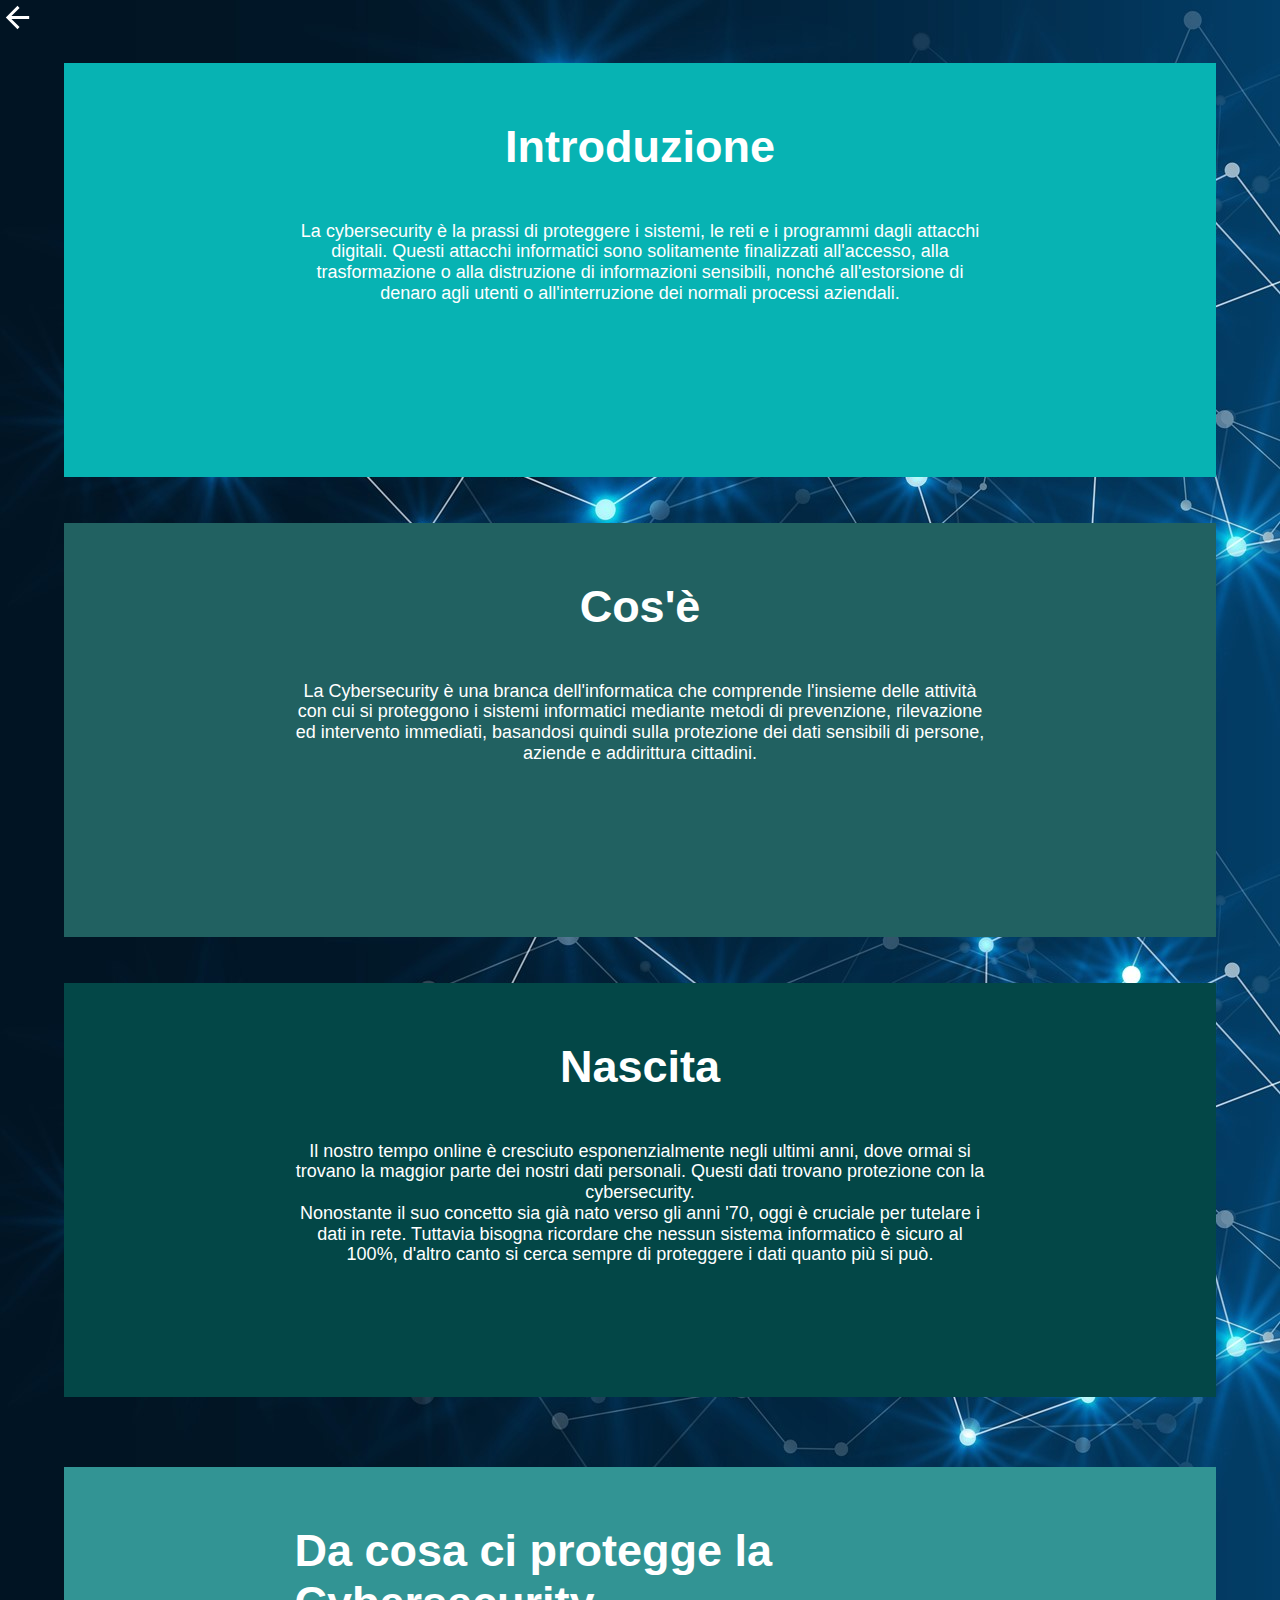
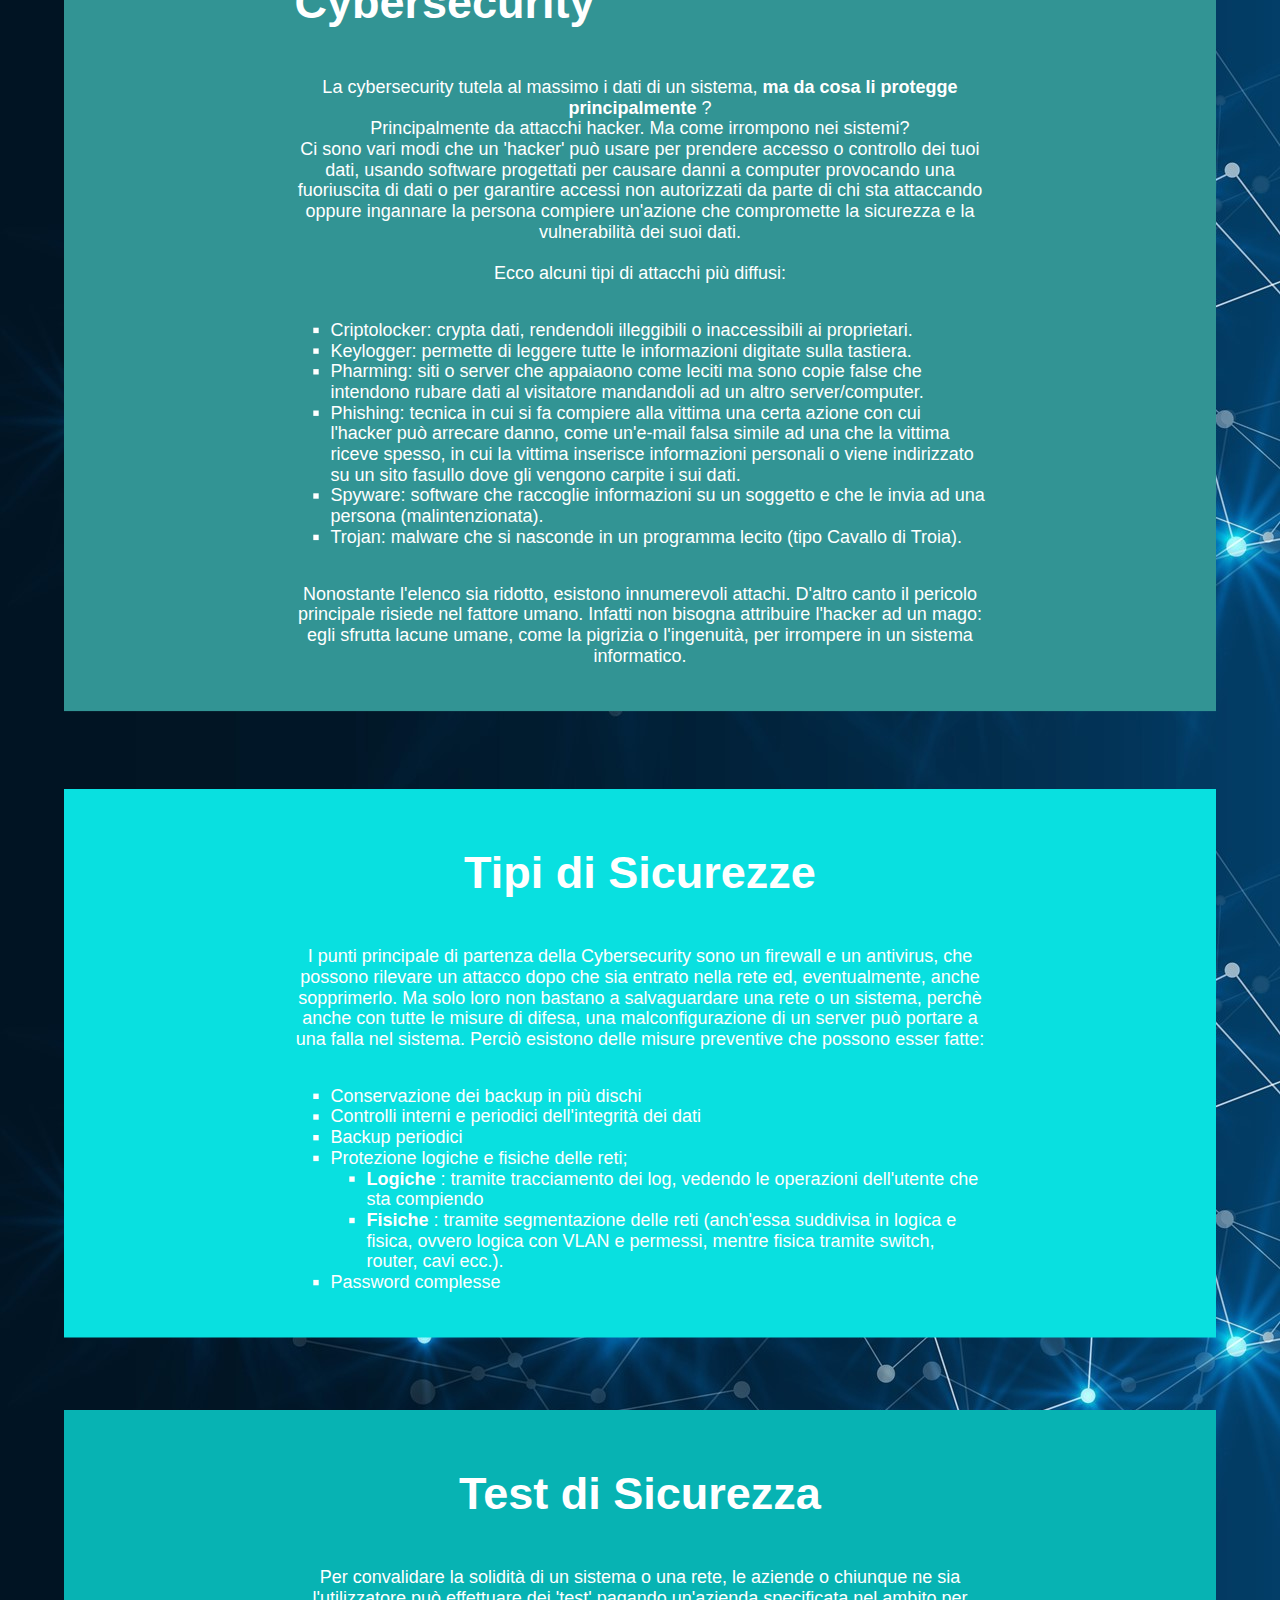
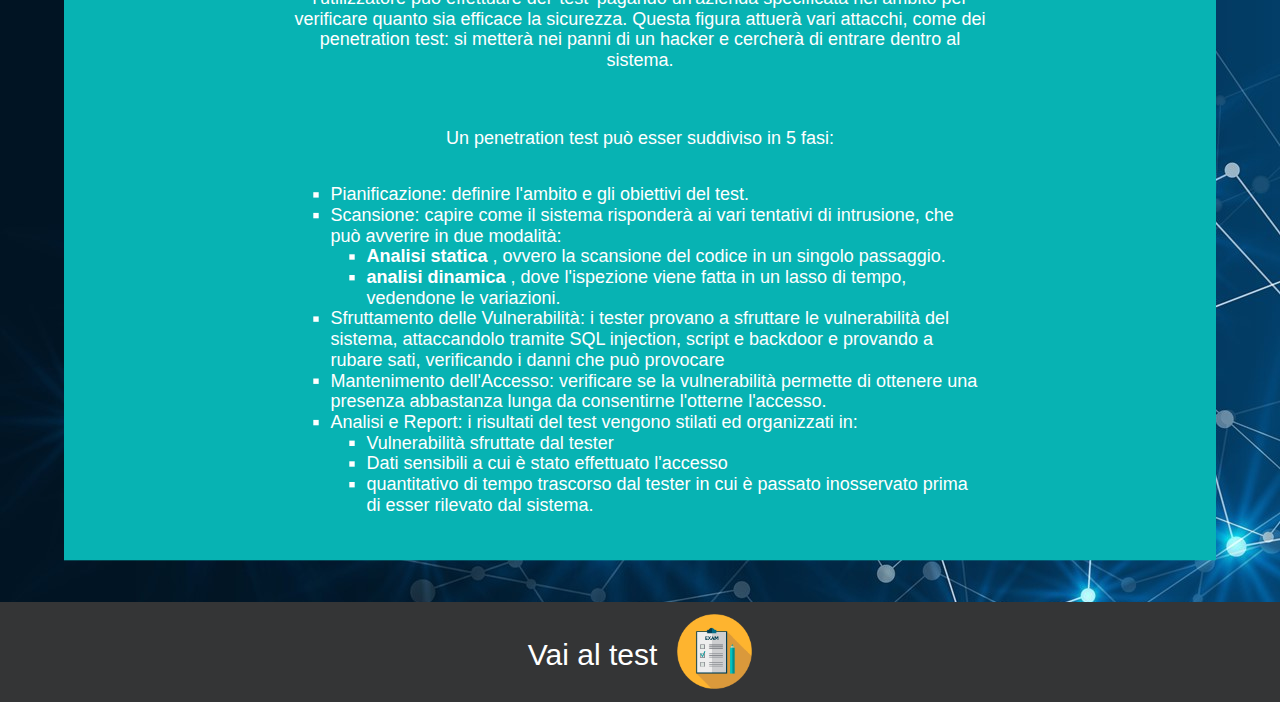
==== cybersec.html @ a4062e15 "Modifiche pazze" ====
<!DOCTYPE html>
<html>
	<head>
		<meta charset = "UTF-8">
		<meta http-equiv = "X-UA-Compatible" content = "IE=edge">
        <meta name = "viewport" content = "width=device-width, initial-scale=1.0">
		<title> CyberSecurity </title>
		<link rel = "stylesheet" href = "css/cybersec.css">
		<link rel = "stylesheet" href="css/shared.css">
	</head>

	<body>
		<div style = "top: 0;  position: sticky;">
			<a href = "index.html"> <img src = "res/nav/arrow_back_white_24dp.svg" style = "height: 35px;  position: sticky;"> </a>
		</div>
		<section class = "color-1" id = "ciao">
			<h1> Introduzione </h1>
			<p> La cybersecurity è la prassi di proteggere i sistemi, le reti e i programmi dagli attacchi digitali. Questi attacchi informatici sono solitamente finalizzati all'accesso, alla trasformazione o alla distruzione di informazioni sensibili, nonché all'estorsione di denaro agli utenti o all'interruzione dei normali processi aziendali. </p>
		</section>

		<section class = "color-2">
			<h1> Cos'è </h1>
			<p> La Cybersecurity è una branca dell'informatica che comprende l'insieme delle attività con cui si proteggono i sistemi informatici mediante metodi di prevenzione, rilevazione ed intervento immediati, basandosi quindi sulla protezione dei dati sensibili di persone, aziende e addirittura cittadini. </p>
		</section>

		<section class = "color-3">
			<h1> Nascita </h1>
			<p> Il nostro tempo online è cresciuto esponenzialmente negli ultimi anni, dove ormai si trovano la maggior parte dei nostri dati personali. Questi dati trovano protezione con la cybersecurity. <br>
			Nonostante il suo concetto sia già nato verso gli anni '70, oggi è cruciale per tutelare i dati in rete. Tuttavia bisogna ricordare che nessun sistema informatico è sicuro al 100%, d'altro canto si cerca sempre di proteggere i dati quanto più si può. </p>
		</section>

		<section class = "color-4">
			<h1> Da cosa ci protegge la Cybersecurity </h1>
			<p> La cybersecurity tutela al massimo i dati di un sistema, <b> ma da cosa li protegge principalmente </b> ? <br> Principalmente da attacchi hacker. Ma come irrompono nei sistemi? <br> Ci sono vari modi che un 'hacker' può usare per prendere accesso o controllo dei tuoi dati, usando software progettati per causare danni a computer provocando una fuoriuscita di dati o per garantire accessi non autorizzati da parte di chi sta attaccando oppure ingannare la persona compiere un'azione che compromette la sicurezza e la vulnerabilità dei suoi dati. <br> <br> Ecco alcuni tipi di attacchi più diffusi: <br>
			<ul>
				<li> Criptolocker: crypta dati, rendendoli illeggibili o inaccessibili ai proprietari. </li>

				<li> Keylogger: permette di leggere tutte le informazioni digitate sulla tastiera. </li>

				<li> Pharming: siti o server che appaiaono come leciti ma sono copie false che intendono rubare dati al visitatore mandandoli ad un altro server/computer. </li>

				<li> Phishing: tecnica in cui si fa compiere alla vittima una certa azione con cui l'hacker può arrecare danno, come un'e-mail falsa simile ad una che la vittima riceve spesso, in cui la vittima inserisce informazioni personali o viene indirizzato su un sito fasullo dove gli vengono carpite i sui dati. </li>

				<li> Spyware: software che raccoglie informazioni su un soggetto e che le invia ad una persona (malintenzionata). </li>

				<li> Trojan: malware che si nasconde in un programma lecito (tipo Cavallo di Troia). </li>
			</ul>
			<p> Nonostante l'elenco sia ridotto, esistono innumerevoli attachi. D'altro canto il pericolo principale risiede nel fattore umano. Infatti non bisogna attribuire l'hacker ad un mago: egli sfrutta lacune umane, come la pigrizia o l'ingenuità, per irrompere in un sistema informatico. </p>
		</section>

		<section class = "color-5">
			<h1> Tipi di Sicurezze </h1>
			<p> I punti principale di partenza della Cybersecurity sono un firewall e un antivirus, che possono rilevare un attacco dopo che sia entrato nella rete ed, eventualmente, anche sopprimerlo. Ma solo loro non bastano a salvaguardare una rete o un sistema, perchè anche con tutte le misure di difesa, una malconfigurazione di un server può portare a una falla nel sistema. Perciò esistono delle misure preventive che possono esser fatte: </p>
			<ul>
				<li> Conservazione dei backup in più dischi </li>
				<li> Controlli interni e periodici dell'integrità dei dati </li>
				<li> Backup periodici </li>
				<li> Protezione logiche e fisiche delle reti; </li>
				<ul>
					<li> <b> Logiche </b> : tramite tracciamento dei log, vedendo le operazioni dell'utente che sta compiendo </li>
					
					<li> <b> Fisiche </b> : tramite segmentazione delle reti (anch'essa suddivisa in logica e fisica, ovvero logica con VLAN e permessi, mentre fisica tramite switch, router, cavi ecc.). </li>
				</ul>
				<li> Password complesse </li>
			</ul>
		</section>

		<section class = "color-1">
			<h1> Test di Sicurezza </h1>
			<p> Per convalidare la solidità di un sistema o una rete, le aziende o chiunque ne sia l'utilizzatore può effettuare dei 'test' pagando un'azienda specificata nel ambito per verificare quanto sia efficace la sicurezza. Questa figura attuerà vari attacchi, come dei penetration test: si metterà nei panni di un hacker e cercherà di entrare dentro al sistema. </p>
			<br>
			<p> Un penetration test può esser suddiviso in 5 fasi: </p>
			<ul>
				<li> Pianificazione: definire l'ambito e gli obiettivi del test. </li>
				<li> Scansione: capire come il sistema risponderà ai vari tentativi di intrusione, che può avverire in due modalità: </li>
				<ul>
					<li> <b> Analisi statica </b> , ovvero la scansione del codice in un singolo passaggio. </li>
					<li> <b> analisi dinamica </b> , dove l'ispezione viene fatta in un lasso di tempo, vedendone le variazioni. </li>
				</ul>

				<li> Sfruttamento delle Vulnerabilità: i tester provano a sfruttare le vulnerabilità del sistema, attaccandolo tramite SQL injection, script e backdoor e provando a rubare sati, verificando i danni che può provocare </li>

				<li> Mantenimento dell'Accesso: verificare se la vulnerabilità permette di ottenere una presenza abbastanza lunga da consentirne l'otterne l'accesso. </li>

				<li> Analisi e Report: i risultati del test vengono stilati ed organizzati in: </li>
				<ul>
					<li> Vulnerabilità sfruttate dal tester </li>
					<li> Dati sensibili a cui è stato effettuato l'accesso </li>
					<li> quantitativo di tempo trascorso dal tester in cui è passato inosservato prima di esser rilevato dal sistema. </li>
				</ul>
			</ul>
		</section>

		<footer>
			<div class = "footer">
				<p> Vai al test </p>
				<a href = "test-cybersec.html"> <img src = "res/test.png" alt = "[Cliccami]" id = "img-test"> </a>
			</div>
		</footer>
	</body>
</html>
---- css/cybersec.css ----
/* === BODY ===*/

body {
	color: white;
	background-image: url(../res/cybersecSfondo.jpg);
	background-size: 100%;
	font-family: 'Roboto', sans-serif;
	font-size: 20px;
	margin: 0;
}

/* ==================== */

/* === SECTIONS === */

.color-1 {
	background: #07B3B3;
}

.color-2 {
	background: #216161;
}

.color-3 {
	background: #034747;
}

.color-4 {
	background: #329494;
}

.color-5 {
	background: #09E0E0;
}

/* ==================== */

/* === ANCHOR === */

a:visited {
	text-decoration: none;
}

/* ==================== */

/* === LIST ELEMENT === */

li {
	list-style-type: square;
}

li li {
	list-style-type: square;
}

/* ==================== */

/* === FOOTER === */

.footer {
	display: flex;
	align-items: center;
	justify-content: center;
	margin-top: 5px;
	column-gap: 20px;
}

p {
	color: white;
	text-align: center;
	transition: 300ms;
}

#img-test {
	width: 75px;
	height: 75px;
	transition: .7s;
}

#img-test:hover {
	transform: scale(115%);
}

/* ==================== */
---- css/shared.css ----
/* === FOOTER === */

footer {
	height: 100px;
	font-size: 30px;
	background-color: #343536;
	display: flex;
	align-items: center;
	justify-content: center;
}

/* ==================== */

/* === H1 === */

h1 {
	font-weight: bold;
	font-size: 50px;
}

/* ==================== */

/* === SECTIONS ===*/

section {
	position: relative;
	display: flex;
	flex-direction: column;
	align-items: center;
	min-height: 400px;
	padding: 30px 20vw;
	transform: scale(90%);
	transition: 500ms;
	animation: 1s ease 0s 1 to90perc;
}

section:hover {
	transition: 500ms;
	transform: scale(95%);
}

@keyframes to90perc {
	0% {
		transform: scale(100%);
	}

	30% {
		transform: scale(100%);
	}

	100% {
		transform: scale(90%);
	}
}

/* ==================== */
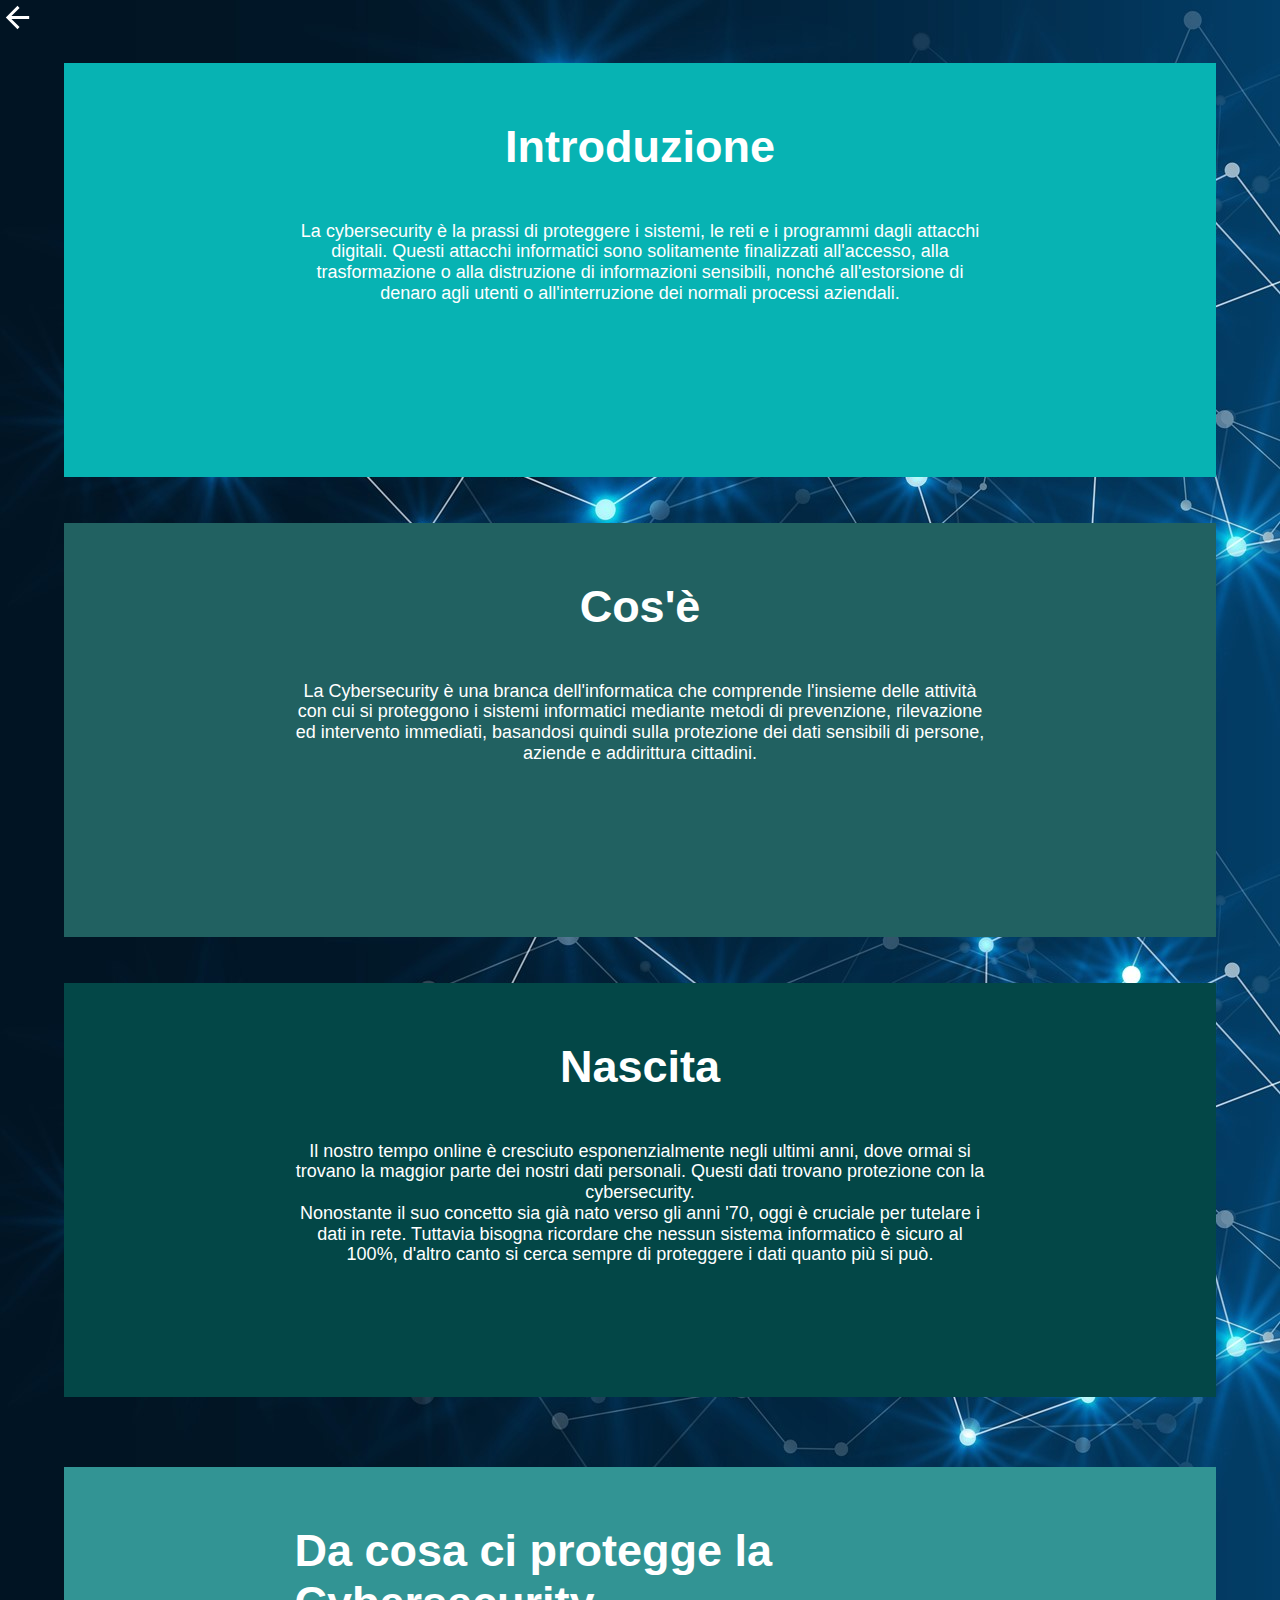
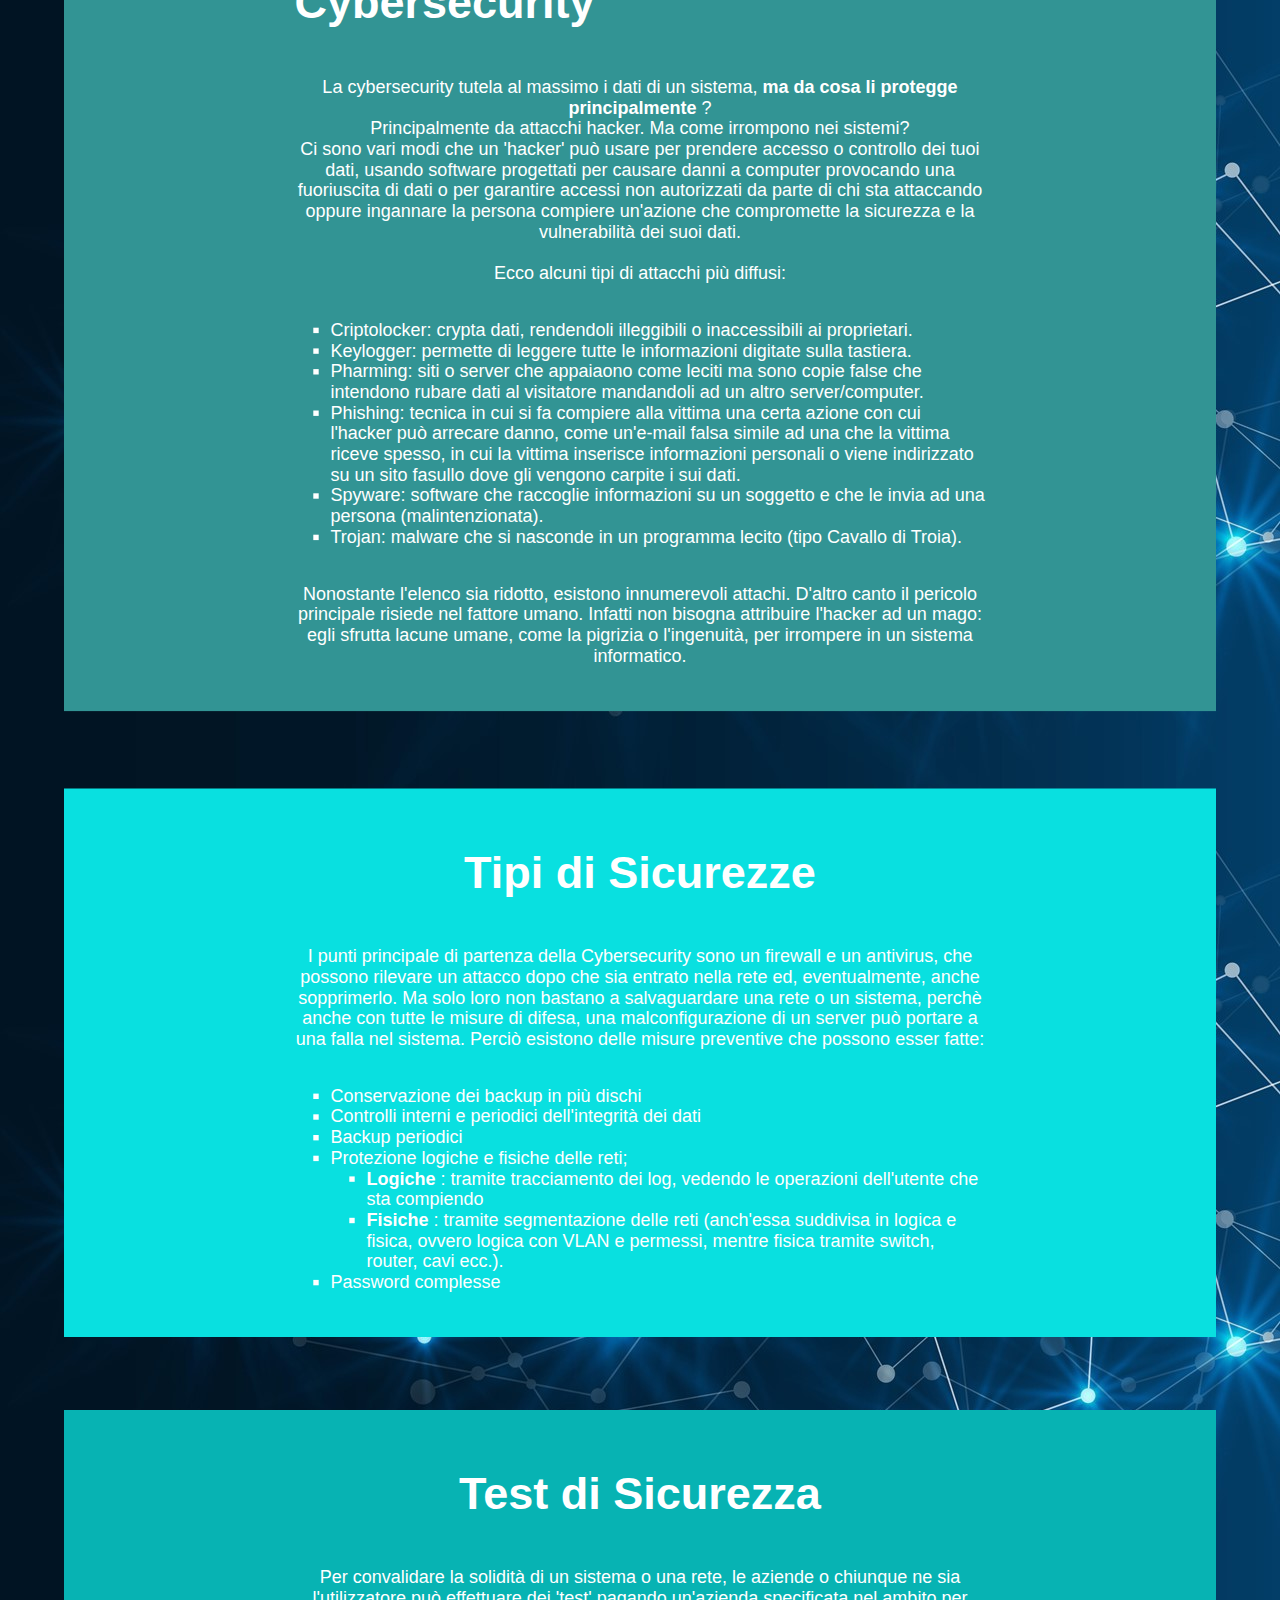
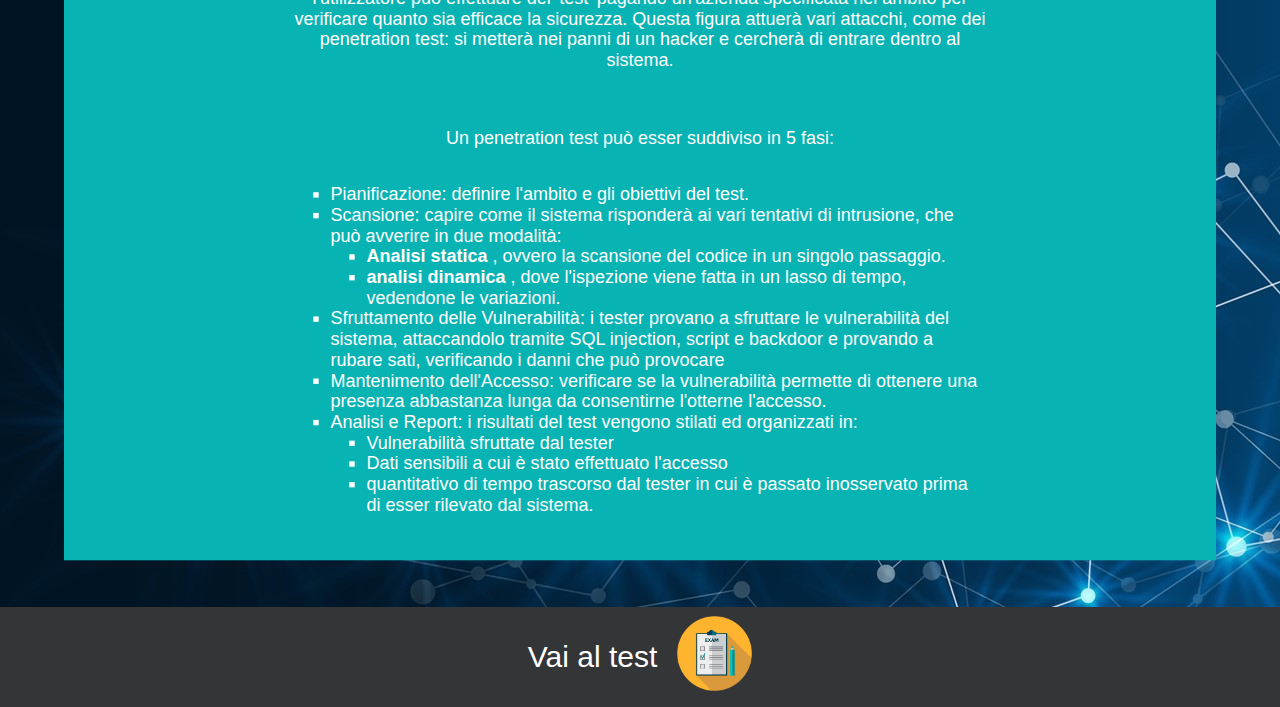
==== commit 12c24b56: "Commit" ====
--- a/cybersec.html
+++ b/cybersec.html
@@ -1,101 +1,137 @@
 <!DOCTYPE html>
 <html>
-	<head>
-		<meta charset = "UTF-8">
-		<meta http-equiv = "X-UA-Compatible" content = "IE=edge">
-        <meta name = "viewport" content = "width=device-width, initial-scale=1.0">
-		<title> CyberSecurity </title>
-		<link rel = "stylesheet" href = "css/cybersec.css">
-		<link rel = "stylesheet" href="css/shared.css">
-	</head>
 
-	<body>
-		<div style = "top: 0;  position: sticky;">
-			<a href = "index.html"> <img src = "res/nav/arrow_back_white_24dp.svg" style = "height: 35px;  position: sticky;"> </a>
-		</div>
-		<section class = "color-1" id = "ciao">
-			<h1> Introduzione </h1>
-			<p> La cybersecurity è la prassi di proteggere i sistemi, le reti e i programmi dagli attacchi digitali. Questi attacchi informatici sono solitamente finalizzati all'accesso, alla trasformazione o alla distruzione di informazioni sensibili, nonché all'estorsione di denaro agli utenti o all'interruzione dei normali processi aziendali. </p>
-		</section>
+<head>
+    <meta charset="UTF-8">
+    <meta http-equiv="X-UA-Compatible" content="IE=edge">
+    <meta name="viewport" content="width=device-width, initial-scale=0.65">
+    <title> CyberSecurity </title>
+    <link rel="stylesheet" href="css/cybersec.css">
+    <link rel="stylesheet" href="css/shared.css">
+    <link rel="icon" type="image/svg" href="res/cyber-security.png">
+</head>
 
-		<section class = "color-2">
-			<h1> Cos'è </h1>
-			<p> La Cybersecurity è una branca dell'informatica che comprende l'insieme delle attività con cui si proteggono i sistemi informatici mediante metodi di prevenzione, rilevazione ed intervento immediati, basandosi quindi sulla protezione dei dati sensibili di persone, aziende e addirittura cittadini. </p>
-		</section>
+<body>
+    <div style="top: 0;  position: sticky;">
+        <a href="index.html"> <img src="res/nav/arrow_back_white_24dp.svg" style="height: 35px;  position: sticky;">
+        </a>
+    </div>
+    <section class="color-1" id="ciao">
+        <h1> Introduzione </h1>
+        <p> La cybersecurity è la prassi di proteggere i sistemi, le reti e i programmi dagli attacchi digitali. Questi
+            attacchi informatici sono solitamente finalizzati all'accesso, alla trasformazione o alla distruzione di
+            informazioni sensibili, nonché all'estorsione di denaro agli utenti o all'interruzione dei normali processi
+            aziendali. </p>
+    </section>
 
-		<section class = "color-3">
-			<h1> Nascita </h1>
-			<p> Il nostro tempo online è cresciuto esponenzialmente negli ultimi anni, dove ormai si trovano la maggior parte dei nostri dati personali. Questi dati trovano protezione con la cybersecurity. <br>
-			Nonostante il suo concetto sia già nato verso gli anni '70, oggi è cruciale per tutelare i dati in rete. Tuttavia bisogna ricordare che nessun sistema informatico è sicuro al 100%, d'altro canto si cerca sempre di proteggere i dati quanto più si può. </p>
-		</section>
+    <section class="color-2">
+        <h1> Cos'è </h1>
+        <p> La Cybersecurity è una branca dell'informatica che comprende l'insieme delle attività con cui si proteggono
+            i sistemi informatici mediante metodi di prevenzione, rilevazione ed intervento immediati, basandosi quindi
+            sulla protezione dei dati sensibili di persone, aziende e addirittura cittadini. </p>
+    </section>
 
-		<section class = "color-4">
-			<h1> Da cosa ci protegge la Cybersecurity </h1>
-			<p> La cybersecurity tutela al massimo i dati di un sistema, <b> ma da cosa li protegge principalmente </b> ? <br> Principalmente da attacchi hacker. Ma come irrompono nei sistemi? <br> Ci sono vari modi che un 'hacker' può usare per prendere accesso o controllo dei tuoi dati, usando software progettati per causare danni a computer provocando una fuoriuscita di dati o per garantire accessi non autorizzati da parte di chi sta attaccando oppure ingannare la persona compiere un'azione che compromette la sicurezza e la vulnerabilità dei suoi dati. <br> <br> Ecco alcuni tipi di attacchi più diffusi: <br>
-			<ul>
-				<li> Criptolocker: crypta dati, rendendoli illeggibili o inaccessibili ai proprietari. </li>
+    <section class="color-3">
+        <h1> Nascita </h1>
+        <p> Il nostro tempo online è cresciuto esponenzialmente negli ultimi anni, dove ormai si trovano la maggior
+            parte dei nostri dati personali. Questi dati trovano protezione con la cybersecurity. <br>
+            Nonostante il suo concetto sia già nato verso gli anni '70, oggi è cruciale per tutelare i dati in rete.
+            Tuttavia bisogna ricordare che nessun sistema informatico è sicuro al 100%, d'altro canto si cerca sempre di
+            proteggere i dati quanto più si può. </p>
+    </section>
 
-				<li> Keylogger: permette di leggere tutte le informazioni digitate sulla tastiera. </li>
+    <section class="color-4">
+        <h1> Da cosa ci protegge la Cybersecurity </h1>
+        <p> La cybersecurity tutela al massimo i dati di un sistema, <b> ma da cosa li protegge principalmente </b> ?
+            <br> Principalmente da attacchi hacker. Ma come irrompono nei sistemi? <br> Ci sono vari modi che un
+            'hacker' può usare per prendere accesso o controllo dei tuoi dati, usando software progettati per causare
+            danni a computer provocando una fuoriuscita di dati o per garantire accessi non autorizzati da parte di chi
+            sta attaccando oppure ingannare la persona compiere un'azione che compromette la sicurezza e la
+            vulnerabilità dei suoi dati. <br> <br> Ecco alcuni tipi di attacchi più diffusi: <br>
+        <ul>
+            <li> Criptolocker: crypta dati, rendendoli illeggibili o inaccessibili ai proprietari. </li>
 
-				<li> Pharming: siti o server che appaiaono come leciti ma sono copie false che intendono rubare dati al visitatore mandandoli ad un altro server/computer. </li>
+            <li> Keylogger: permette di leggere tutte le informazioni digitate sulla tastiera. </li>
 
-				<li> Phishing: tecnica in cui si fa compiere alla vittima una certa azione con cui l'hacker può arrecare danno, come un'e-mail falsa simile ad una che la vittima riceve spesso, in cui la vittima inserisce informazioni personali o viene indirizzato su un sito fasullo dove gli vengono carpite i sui dati. </li>
+            <li> Pharming: siti o server che appaiaono come leciti ma sono copie false che intendono rubare dati al
+                visitatore mandandoli ad un altro server/computer. </li>
 
-				<li> Spyware: software che raccoglie informazioni su un soggetto e che le invia ad una persona (malintenzionata). </li>
+            <li> Phishing: tecnica in cui si fa compiere alla vittima una certa azione con cui l'hacker può arrecare
+                danno, come un'e-mail falsa simile ad una che la vittima riceve spesso, in cui la vittima inserisce
+                informazioni personali o viene indirizzato su un sito fasullo dove gli vengono carpite i sui dati. </li>
 
-				<li> Trojan: malware che si nasconde in un programma lecito (tipo Cavallo di Troia). </li>
-			</ul>
-			<p> Nonostante l'elenco sia ridotto, esistono innumerevoli attachi. D'altro canto il pericolo principale risiede nel fattore umano. Infatti non bisogna attribuire l'hacker ad un mago: egli sfrutta lacune umane, come la pigrizia o l'ingenuità, per irrompere in un sistema informatico. </p>
-		</section>
+            <li> Spyware: software che raccoglie informazioni su un soggetto e che le invia ad una persona
+                (malintenzionata). </li>
 
-		<section class = "color-5">
-			<h1> Tipi di Sicurezze </h1>
-			<p> I punti principale di partenza della Cybersecurity sono un firewall e un antivirus, che possono rilevare un attacco dopo che sia entrato nella rete ed, eventualmente, anche sopprimerlo. Ma solo loro non bastano a salvaguardare una rete o un sistema, perchè anche con tutte le misure di difesa, una malconfigurazione di un server può portare a una falla nel sistema. Perciò esistono delle misure preventive che possono esser fatte: </p>
-			<ul>
-				<li> Conservazione dei backup in più dischi </li>
-				<li> Controlli interni e periodici dell'integrità dei dati </li>
-				<li> Backup periodici </li>
-				<li> Protezione logiche e fisiche delle reti; </li>
-				<ul>
-					<li> <b> Logiche </b> : tramite tracciamento dei log, vedendo le operazioni dell'utente che sta compiendo </li>
-					
-					<li> <b> Fisiche </b> : tramite segmentazione delle reti (anch'essa suddivisa in logica e fisica, ovvero logica con VLAN e permessi, mentre fisica tramite switch, router, cavi ecc.). </li>
-				</ul>
-				<li> Password complesse </li>
-			</ul>
-		</section>
+            <li> Trojan: malware che si nasconde in un programma lecito (tipo Cavallo di Troia). </li>
+        </ul>
+        <p> Nonostante l'elenco sia ridotto, esistono innumerevoli attachi. D'altro canto il pericolo principale risiede
+            nel fattore umano. Infatti non bisogna attribuire l'hacker ad un mago: egli sfrutta lacune umane, come la
+            pigrizia o l'ingenuità, per irrompere in un sistema informatico. </p>
+    </section>
 
-		<section class = "color-1">
-			<h1> Test di Sicurezza </h1>
-			<p> Per convalidare la solidità di un sistema o una rete, le aziende o chiunque ne sia l'utilizzatore può effettuare dei 'test' pagando un'azienda specificata nel ambito per verificare quanto sia efficace la sicurezza. Questa figura attuerà vari attacchi, come dei penetration test: si metterà nei panni di un hacker e cercherà di entrare dentro al sistema. </p>
-			<br>
-			<p> Un penetration test può esser suddiviso in 5 fasi: </p>
-			<ul>
-				<li> Pianificazione: definire l'ambito e gli obiettivi del test. </li>
-				<li> Scansione: capire come il sistema risponderà ai vari tentativi di intrusione, che può avverire in due modalità: </li>
-				<ul>
-					<li> <b> Analisi statica </b> , ovvero la scansione del codice in un singolo passaggio. </li>
-					<li> <b> analisi dinamica </b> , dove l'ispezione viene fatta in un lasso di tempo, vedendone le variazioni. </li>
-				</ul>
+    <section class="color-5">
+        <h1> Tipi di Sicurezze </h1>
+        <p> I punti principale di partenza della Cybersecurity sono un firewall e un antivirus, che possono rilevare un
+            attacco dopo che sia entrato nella rete ed, eventualmente, anche sopprimerlo. Ma solo loro non bastano a
+            salvaguardare una rete o un sistema, perchè anche con tutte le misure di difesa, una malconfigurazione di un
+            server può portare a una falla nel sistema. Perciò esistono delle misure preventive che possono esser fatte:
+        </p>
+        <ul>
+            <li> Conservazione dei backup in più dischi </li>
+            <li> Controlli interni e periodici dell'integrità dei dati </li>
+            <li> Backup periodici </li>
+            <li> Protezione logiche e fisiche delle reti; </li>
+            <ul>
+                <li> <b> Logiche </b> : tramite tracciamento dei log, vedendo le operazioni dell'utente che sta
+                    compiendo </li>
 
-				<li> Sfruttamento delle Vulnerabilità: i tester provano a sfruttare le vulnerabilità del sistema, attaccandolo tramite SQL injection, script e backdoor e provando a rubare sati, verificando i danni che può provocare </li>
+                <li> <b> Fisiche </b> : tramite segmentazione delle reti (anch'essa suddivisa in logica e fisica, ovvero
+                    logica con VLAN e permessi, mentre fisica tramite switch, router, cavi ecc.). </li>
+            </ul>
+            <li> Password complesse </li>
+        </ul>
+    </section>
 
-				<li> Mantenimento dell'Accesso: verificare se la vulnerabilità permette di ottenere una presenza abbastanza lunga da consentirne l'otterne l'accesso. </li>
+    <section class="color-1">
+        <h1> Test di Sicurezza </h1>
+        <p> Per convalidare la solidità di un sistema o una rete, le aziende o chiunque ne sia l'utilizzatore può
+            effettuare dei 'test' pagando un'azienda specificata nel ambito per verificare quanto sia efficace la
+            sicurezza. Questa figura attuerà vari attacchi, come dei penetration test: si metterà nei panni di un hacker
+            e cercherà di entrare dentro al sistema. </p>
+        <br>
+        <p> Un penetration test può esser suddiviso in 5 fasi: </p>
+        <ul>
+            <li> Pianificazione: definire l'ambito e gli obiettivi del test. </li>
+            <li> Scansione: capire come il sistema risponderà ai vari tentativi di intrusione, che può avverire in due
+                modalità: </li>
+            <ul>
+                <li> <b> Analisi statica </b> , ovvero la scansione del codice in un singolo passaggio. </li>
+                <li> <b> analisi dinamica </b> , dove l'ispezione viene fatta in un lasso di tempo, vedendone le
+                    variazioni. </li>
+            </ul>
 
-				<li> Analisi e Report: i risultati del test vengono stilati ed organizzati in: </li>
-				<ul>
-					<li> Vulnerabilità sfruttate dal tester </li>
-					<li> Dati sensibili a cui è stato effettuato l'accesso </li>
-					<li> quantitativo di tempo trascorso dal tester in cui è passato inosservato prima di esser rilevato dal sistema. </li>
-				</ul>
-			</ul>
-		</section>
+            <li> Sfruttamento delle Vulnerabilità: i tester provano a sfruttare le vulnerabilità del sistema,
+                attaccandolo tramite SQL injection, script e backdoor e provando a rubare sati, verificando i danni che
+                può provocare </li>
 
-		<footer>
-			<div class = "footer">
-				<p> Vai al test </p>
-				<a href = "test-cybersec.html"> <img src = "res/test.png" alt = "[Cliccami]" id = "img-test"> </a>
-			</div>
-		</footer>
-	</body>
+            <li> Mantenimento dell'Accesso: verificare se la vulnerabilità permette di ottenere una presenza abbastanza
+                lunga da consentirne l'otterne l'accesso. </li>
+
+            <li> Analisi e Report: i risultati del test vengono stilati ed organizzati in: </li>
+            <ul>
+                <li> Vulnerabilità sfruttate dal tester </li>
+                <li> Dati sensibili a cui è stato effettuato l'accesso </li>
+                <li> quantitativo di tempo trascorso dal tester in cui è passato inosservato prima di esser rilevato dal
+                    sistema. </li>
+            </ul>
+        </ul>
+    </section>
+
+    <footer>
+        <p> Vai al test </p>
+        <a href="test-cybersec.html"> <img src="res/test.png" alt="[Cliccami]" id="img-test"> </a>
+    </footer>
+</body>
+
 </html>--- a/css/cybersec.css
+++ b/css/cybersec.css
@@ -1,12 +1,12 @@
 /* === BODY ===*/
 
 body {
-	color: white;
-	background-image: url(../res/cybersecSfondo.jpg);
-	background-size: 100%;
-	font-family: 'Roboto', sans-serif;
-	font-size: 20px;
-	margin: 0;
+    color: white;
+    background-image: url(../res/cybersecSfondo.jpg);
+    background-size: 100%;
+    font-family: 'Roboto', sans-serif;
+    font-size: 20px;
+    margin: 0;
 }
 
 /* ==================== */
@@ -14,23 +14,23 @@
 /* === SECTIONS === */
 
 .color-1 {
-	background: #07B3B3;
+    background: #07B3B3;
 }
 
 .color-2 {
-	background: #216161;
+    background: #216161;
 }
 
 .color-3 {
-	background: #034747;
+    background: #034747;
 }
 
 .color-4 {
-	background: #329494;
+    background: #329494;
 }
 
 .color-5 {
-	background: #09E0E0;
+    background: #09E0E0;
 }
 
 /* ==================== */
@@ -38,7 +38,7 @@
 /* === ANCHOR === */
 
 a:visited {
-	text-decoration: none;
+    text-decoration: none;
 }
 
 /* ==================== */
@@ -46,39 +46,39 @@
 /* === LIST ELEMENT === */
 
 li {
-	list-style-type: square;
+    list-style-type: square;
 }
 
 li li {
-	list-style-type: square;
+    list-style-type: square;
 }
 
 /* ==================== */
 
 /* === FOOTER === */
 
-.footer {
-	display: flex;
-	align-items: center;
-	justify-content: center;
-	margin-top: 5px;
-	column-gap: 20px;
+footer {
+    display: flex;
+    align-items: center;
+    justify-content: center;
+    margin-top: 5px;
+    column-gap: 20px;
 }
 
 p {
-	color: white;
-	text-align: center;
-	transition: 300ms;
+    color: white;
+    text-align: center;
+    transition: 300ms;
 }
 
 #img-test {
-	width: 75px;
-	height: 75px;
-	transition: .7s;
+    width: 75px;
+    height: 75px;
+    transition: .7s;
 }
 
 #img-test:hover {
-	transform: scale(115%);
+    transform: scale(115%);
 }
 
 /* ==================== */--- a/css/shared.css
+++ b/css/shared.css
@@ -1,12 +1,12 @@
 /* === FOOTER === */
 
 footer {
-	height: 100px;
-	font-size: 30px;
-	background-color: #343536;
-	display: flex;
-	align-items: center;
-	justify-content: center;
+    height: 100px;
+    font-size: 30px;
+    background-color: #343536;
+    display: flex;
+    align-items: center;
+    justify-content: center;
 }
 
 /* ==================== */
@@ -14,8 +14,8 @@
 /* === H1 === */
 
 h1 {
-	font-weight: bold;
-	font-size: 50px;
+    font-weight: bold;
+    font-size: 50px;
 }
 
 /* ==================== */
@@ -23,34 +23,38 @@
 /* === SECTIONS ===*/
 
 section {
-	position: relative;
-	display: flex;
-	flex-direction: column;
-	align-items: center;
-	min-height: 400px;
-	padding: 30px 20vw;
-	transform: scale(90%);
-	transition: 500ms;
-	animation: 1s ease 0s 1 to90perc;
+    position: relative;
+    display: flex;
+    flex-direction: column;
+    align-items: center;
+    min-height: 400px;
+    padding: 30px 20vw;
+    transform: scale(90%);
+    transition: 500ms;
+    animation: 1s ease 0s 1 to90perc;
+
+    -webkit-transform: scale(90%);
+    -webkit-transition: 500ms;
+    -webkit-animation: 1s ease 0s 1 to90perc;
 }
 
 section:hover {
-	transition: 500ms;
-	transform: scale(95%);
+    transition: 500ms;
+    transform: scale(95%);
 }
 
 @keyframes to90perc {
-	0% {
-		transform: scale(100%);
-	}
+    0% {
+        transform: scale(100%);
+    }
 
-	30% {
-		transform: scale(100%);
-	}
+    30% {
+        transform: scale(100%);
+    }
 
-	100% {
-		transform: scale(90%);
-	}
+    100% {
+        transform: scale(90%);
+    }
 }
 
 /* ==================== */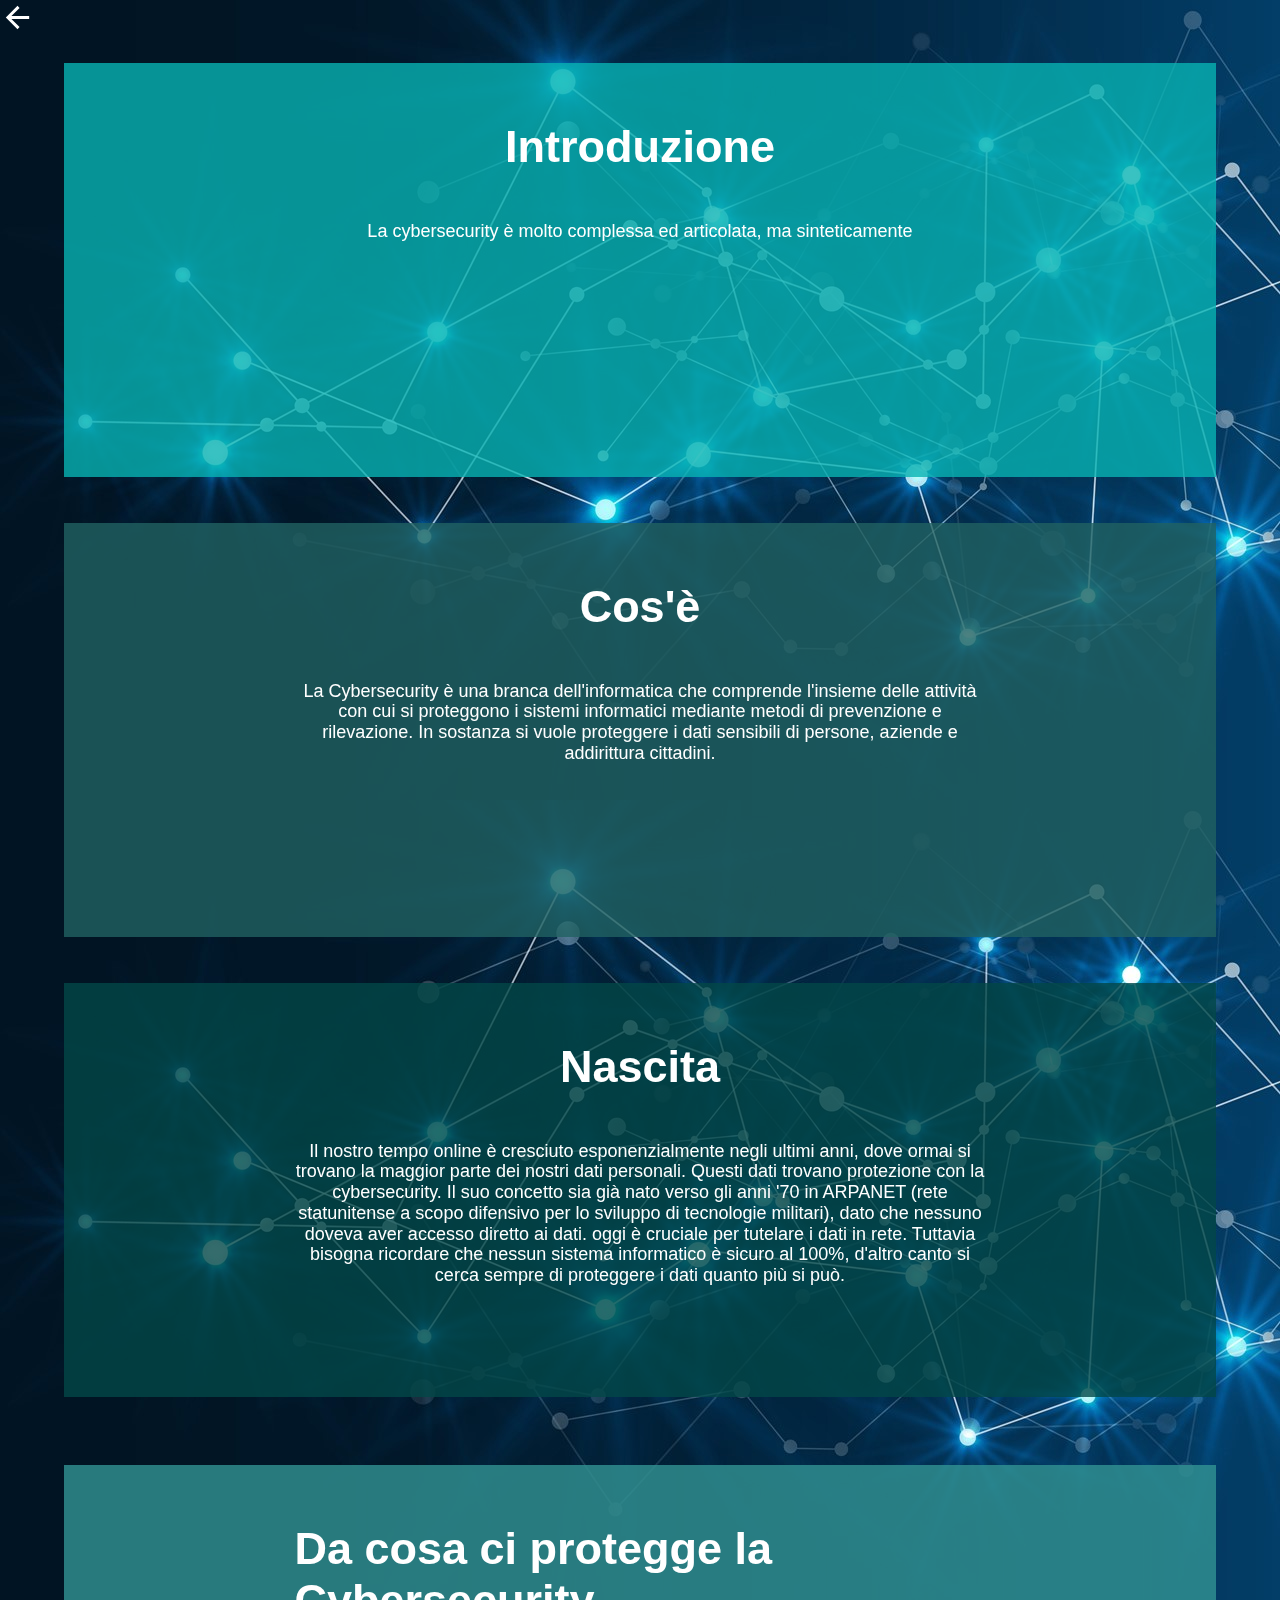
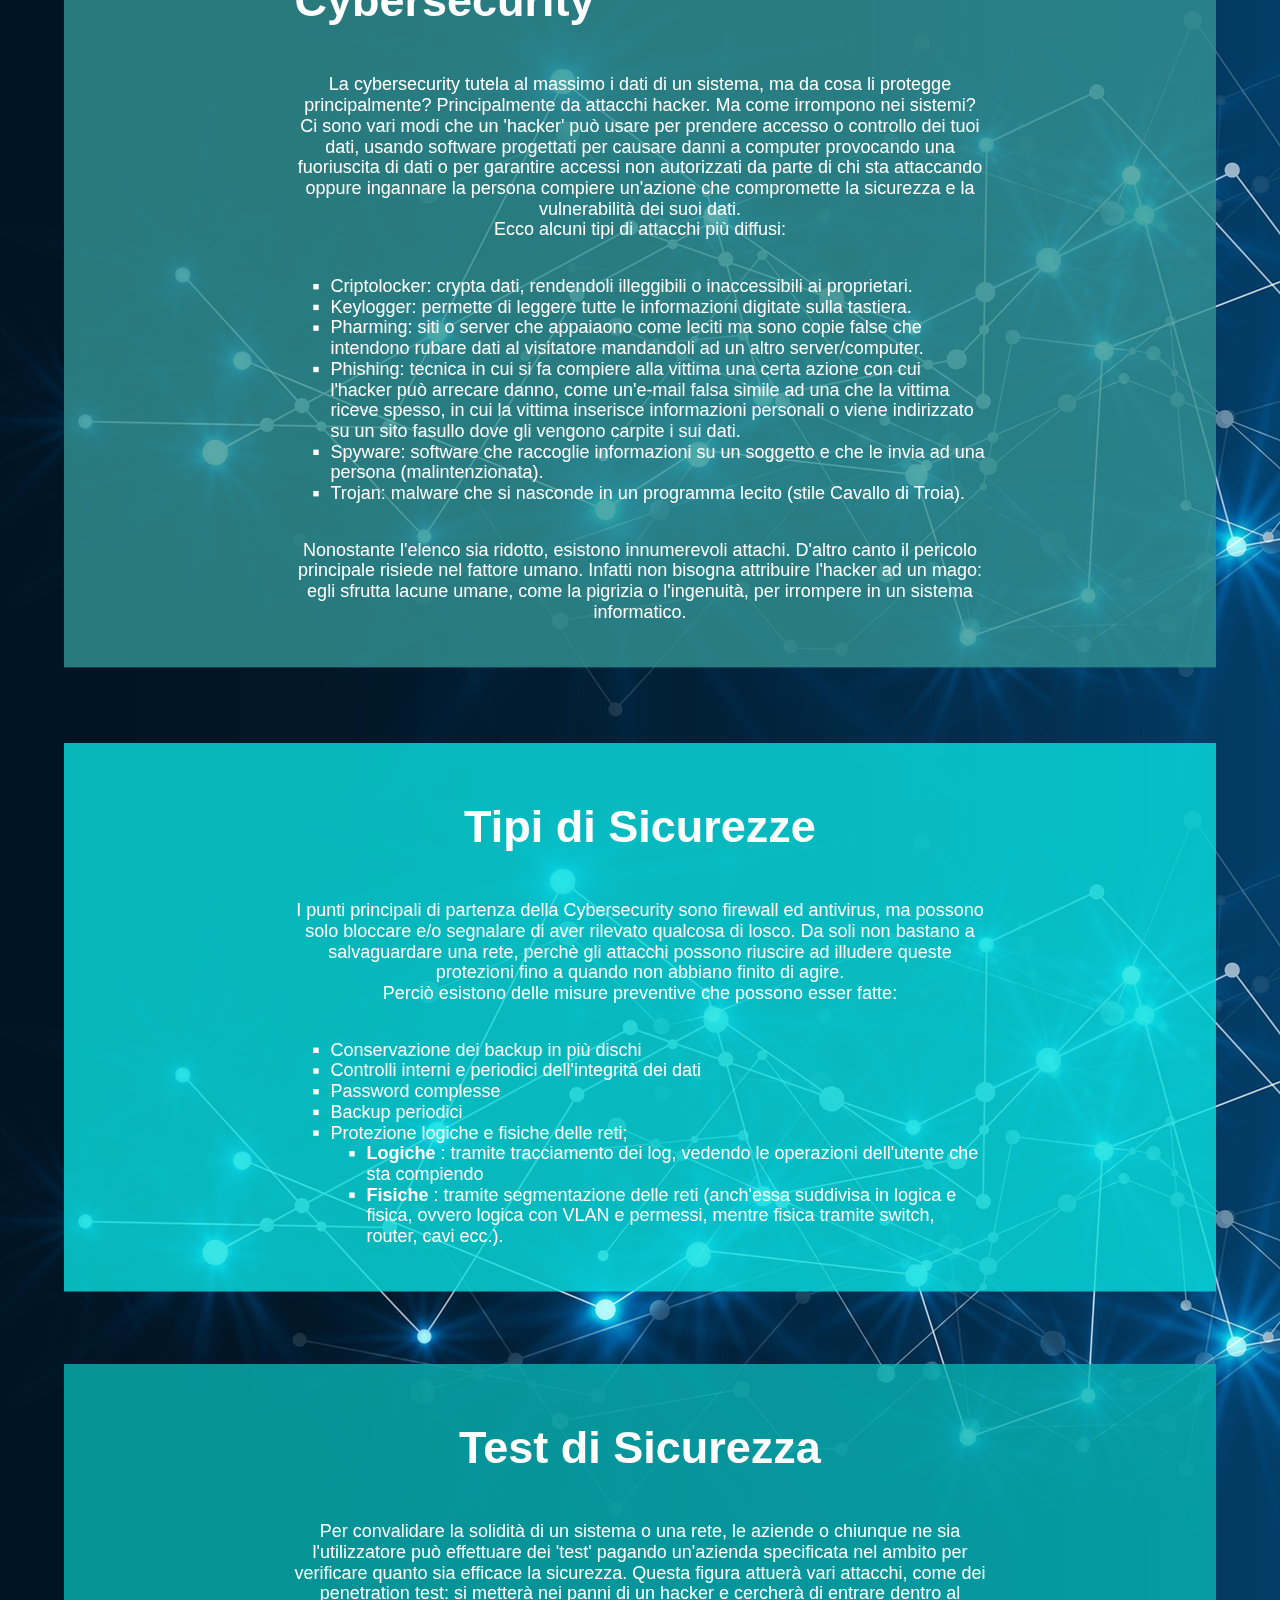
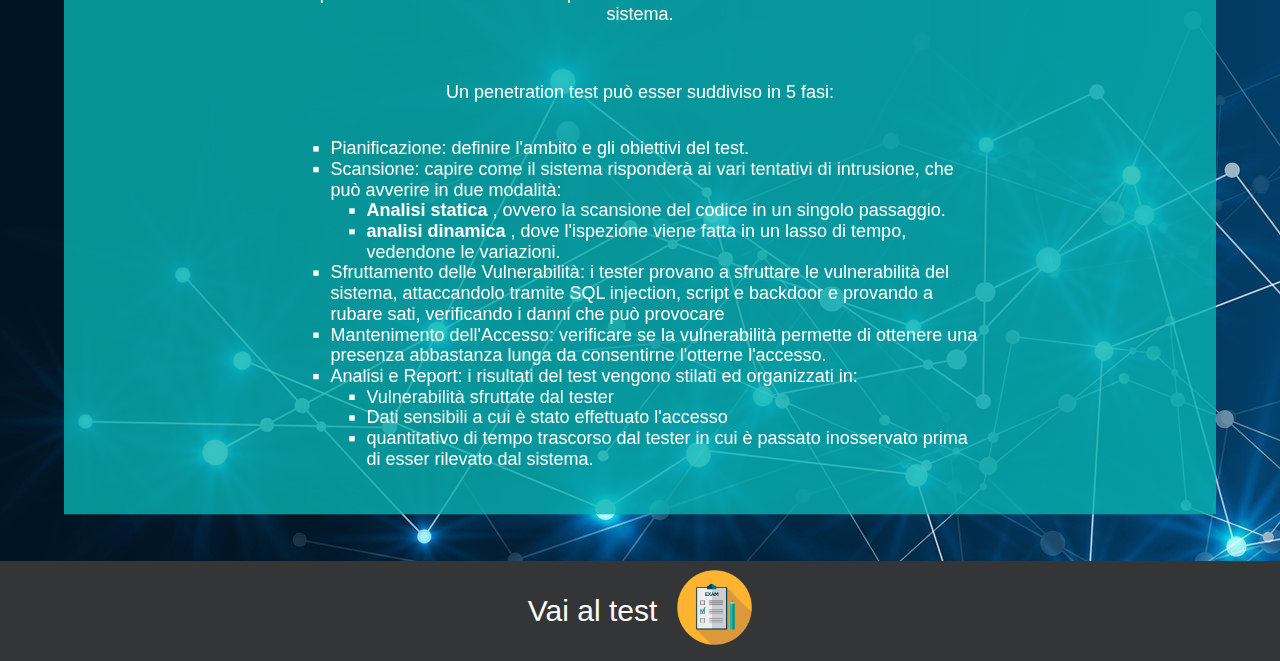
==== commit 93528168: "Aggiustamento pazzo del testo e della trasparenza" ====
--- a/cybersec.html
+++ b/cybersec.html
@@ -1,137 +1,122 @@
 <!DOCTYPE html>
 <html>
+    <head>
+        <meta charset="UTF-8">
+        <meta http-equiv="X-UA-Compatible" content="IE=edge">
+        <meta name="viewport" content="width=device-width, initial-scale=0.65">
+        <title> CyberSecurity </title>
+        <link rel="stylesheet" href="css/cybersec.css">
+        <link rel="stylesheet" href="css/shared.css">
+        <link rel="icon" type="image/svg" href="res/cyber-security.png">
+    </head>
 
-<head>
-    <meta charset="UTF-8">
-    <meta http-equiv="X-UA-Compatible" content="IE=edge">
-    <meta name="viewport" content="width=device-width, initial-scale=0.65">
-    <title> CyberSecurity </title>
-    <link rel="stylesheet" href="css/cybersec.css">
-    <link rel="stylesheet" href="css/shared.css">
-    <link rel="icon" type="image/svg" href="res/cyber-security.png">
-</head>
+    <body>
+        <div style="top: 0;  position: sticky;">
+            <a href="index.html"> <img src="res/nav/arrow_back_white_24dp.svg" style="height: 35px;  position: sticky;">
+            </a>
+        </div>
+        <section class="color-1" id="ciao">
+            <h1> Introduzione </h1>
+            <p> La cybersecurity è molto complessa ed articolata, ma sinteticamente </p>
+        </section>
 
-<body>
-    <div style="top: 0;  position: sticky;">
-        <a href="index.html"> <img src="res/nav/arrow_back_white_24dp.svg" style="height: 35px;  position: sticky;">
-        </a>
-    </div>
-    <section class="color-1" id="ciao">
-        <h1> Introduzione </h1>
-        <p> La cybersecurity è la prassi di proteggere i sistemi, le reti e i programmi dagli attacchi digitali. Questi
-            attacchi informatici sono solitamente finalizzati all'accesso, alla trasformazione o alla distruzione di
-            informazioni sensibili, nonché all'estorsione di denaro agli utenti o all'interruzione dei normali processi
-            aziendali. </p>
-    </section>
+        <section class="color-2">
+            <h1> Cos'è </h1>
+            <p> La Cybersecurity è una branca dell'informatica che comprende l'insieme delle attività con cui si proteggono i sistemi informatici mediante metodi di prevenzione e rilevazione. In sostanza si vuole proteggere i dati sensibili di persone, aziende e addirittura cittadini. </p>
+        </section>
 
-    <section class="color-2">
-        <h1> Cos'è </h1>
-        <p> La Cybersecurity è una branca dell'informatica che comprende l'insieme delle attività con cui si proteggono
-            i sistemi informatici mediante metodi di prevenzione, rilevazione ed intervento immediati, basandosi quindi
-            sulla protezione dei dati sensibili di persone, aziende e addirittura cittadini. </p>
-    </section>
+        <section class="color-3">
+            <h1> Nascita </h1>
+            <p> Il nostro tempo online è cresciuto esponenzialmente negli ultimi anni, dove ormai si trovano la maggior
+                parte dei nostri dati personali. Questi dati trovano protezione con la cybersecurity. Il suo concetto sia già nato verso gli anni '70 in ARPANET (rete statunitense a scopo difensivo per lo sviluppo di tecnologie militari), dato che nessuno doveva aver accesso diretto ai dati. oggi è cruciale per tutelare i dati in rete. Tuttavia bisogna ricordare che nessun sistema informatico è sicuro al 100%, d'altro canto si cerca sempre di proteggere i dati quanto più si può. </p>
+        </section>
 
-    <section class="color-3">
-        <h1> Nascita </h1>
-        <p> Il nostro tempo online è cresciuto esponenzialmente negli ultimi anni, dove ormai si trovano la maggior
-            parte dei nostri dati personali. Questi dati trovano protezione con la cybersecurity. <br>
-            Nonostante il suo concetto sia già nato verso gli anni '70, oggi è cruciale per tutelare i dati in rete.
-            Tuttavia bisogna ricordare che nessun sistema informatico è sicuro al 100%, d'altro canto si cerca sempre di
-            proteggere i dati quanto più si può. </p>
-    </section>
+        <section class="color-4">
+            <h1> Da cosa ci protegge la Cybersecurity </h1>
+            <p> La cybersecurity tutela al massimo i dati di un sistema, ma da cosa li protegge principalmente? Principalmente da attacchi hacker. Ma come irrompono nei sistemi? <br>
+            Ci sono vari modi che un 'hacker' può usare per prendere accesso o controllo dei tuoi dati, usando software progettati per causare danni a computer provocando una fuoriuscita di dati o per garantire accessi non autorizzati da parte di chi sta attaccando oppure ingannare la persona compiere un'azione che compromette la sicurezza e la vulnerabilità dei suoi dati. <br>
+            Ecco alcuni tipi di attacchi più diffusi:
+            <ul>
+                <li> Criptolocker: crypta dati, rendendoli illeggibili o inaccessibili ai proprietari. </li>
 
-    <section class="color-4">
-        <h1> Da cosa ci protegge la Cybersecurity </h1>
-        <p> La cybersecurity tutela al massimo i dati di un sistema, <b> ma da cosa li protegge principalmente </b> ?
-            <br> Principalmente da attacchi hacker. Ma come irrompono nei sistemi? <br> Ci sono vari modi che un
-            'hacker' può usare per prendere accesso o controllo dei tuoi dati, usando software progettati per causare
-            danni a computer provocando una fuoriuscita di dati o per garantire accessi non autorizzati da parte di chi
-            sta attaccando oppure ingannare la persona compiere un'azione che compromette la sicurezza e la
-            vulnerabilità dei suoi dati. <br> <br> Ecco alcuni tipi di attacchi più diffusi: <br>
-        <ul>
-            <li> Criptolocker: crypta dati, rendendoli illeggibili o inaccessibili ai proprietari. </li>
+                <li> Keylogger: permette di leggere tutte le informazioni digitate sulla tastiera. </li>
 
-            <li> Keylogger: permette di leggere tutte le informazioni digitate sulla tastiera. </li>
+                <li> Pharming: siti o server che appaiaono come leciti ma sono copie false che intendono rubare dati al
+                    visitatore mandandoli ad un altro server/computer. </li>
 
-            <li> Pharming: siti o server che appaiaono come leciti ma sono copie false che intendono rubare dati al
-                visitatore mandandoli ad un altro server/computer. </li>
+                <li> Phishing: tecnica in cui si fa compiere alla vittima una certa azione con cui l'hacker può arrecare
+                    danno, come un'e-mail falsa simile ad una che la vittima riceve spesso, in cui la vittima inserisce
+                    informazioni personali o viene indirizzato su un sito fasullo dove gli vengono carpite i sui dati. </li>
 
-            <li> Phishing: tecnica in cui si fa compiere alla vittima una certa azione con cui l'hacker può arrecare
-                danno, come un'e-mail falsa simile ad una che la vittima riceve spesso, in cui la vittima inserisce
-                informazioni personali o viene indirizzato su un sito fasullo dove gli vengono carpite i sui dati. </li>
+                <li> Spyware: software che raccoglie informazioni su un soggetto e che le invia ad una persona
+                    (malintenzionata). </li>
 
-            <li> Spyware: software che raccoglie informazioni su un soggetto e che le invia ad una persona
-                (malintenzionata). </li>
+                <li> Trojan: malware che si nasconde in un programma lecito (stile Cavallo di Troia). </li>
+            </ul>
+            <p> Nonostante l'elenco sia ridotto, esistono innumerevoli attachi. D'altro canto il pericolo principale risiede
+                nel fattore umano. Infatti non bisogna attribuire l'hacker ad un mago: egli sfrutta lacune umane, come la
+                pigrizia o l'ingenuità, per irrompere in un sistema informatico. </p>
+        </section>
 
-            <li> Trojan: malware che si nasconde in un programma lecito (tipo Cavallo di Troia). </li>
-        </ul>
-        <p> Nonostante l'elenco sia ridotto, esistono innumerevoli attachi. D'altro canto il pericolo principale risiede
-            nel fattore umano. Infatti non bisogna attribuire l'hacker ad un mago: egli sfrutta lacune umane, come la
-            pigrizia o l'ingenuità, per irrompere in un sistema informatico. </p>
-    </section>
+        <section class="color-5">
+            <h1> Tipi di Sicurezze </h1>
+            <p> I punti principali di partenza della Cybersecurity sono firewall ed antivirus, ma possono solo bloccare e/o segnalare di aver rilevato qualcosa di losco. Da soli non bastano a salvaguardare una rete, perchè gli attacchi possono riuscire ad illudere queste protezioni fino a quando non abbiano finito di agire. <br>
+            Perciò esistono delle misure preventive che possono esser fatte:
+            </p>
+            <ul>
+                <li> Conservazione dei backup in più dischi </li>
+                <li> Controlli interni e periodici dell'integrità dei dati </li>
+                <li> Password complesse </li>
+                <li> Backup periodici </li>
+                <li> Protezione logiche e fisiche delle reti; </li>
+                <ul>
+                    <li> <b> Logiche </b> : tramite tracciamento dei log, vedendo le operazioni dell'utente che sta
+                        compiendo </li>
 
-    <section class="color-5">
-        <h1> Tipi di Sicurezze </h1>
-        <p> I punti principale di partenza della Cybersecurity sono un firewall e un antivirus, che possono rilevare un
-            attacco dopo che sia entrato nella rete ed, eventualmente, anche sopprimerlo. Ma solo loro non bastano a
-            salvaguardare una rete o un sistema, perchè anche con tutte le misure di difesa, una malconfigurazione di un
-            server può portare a una falla nel sistema. Perciò esistono delle misure preventive che possono esser fatte:
-        </p>
-        <ul>
-            <li> Conservazione dei backup in più dischi </li>
-            <li> Controlli interni e periodici dell'integrità dei dati </li>
-            <li> Backup periodici </li>
-            <li> Protezione logiche e fisiche delle reti; </li>
+                    <li> <b> Fisiche </b> : tramite segmentazione delle reti (anch'essa suddivisa in logica e fisica, ovvero
+                        logica con VLAN e permessi, mentre fisica tramite switch, router, cavi ecc.). </li>
+                </ul>
+            </ul>
+        </section>
+
+        <section class="color-1">
+            <h1> Test di Sicurezza </h1>
+            <p> Per convalidare la solidità di un sistema o una rete, le aziende o chiunque ne sia l'utilizzatore può
+                effettuare dei 'test' pagando un'azienda specificata nel ambito per verificare quanto sia efficace la
+                sicurezza. Questa figura attuerà vari attacchi, come dei penetration test: si metterà nei panni di un hacker
+                e cercherà di entrare dentro al sistema. </p>
+            <br>
+            <p> Un penetration test può esser suddiviso in 5 fasi: </p>
             <ul>
-                <li> <b> Logiche </b> : tramite tracciamento dei log, vedendo le operazioni dell'utente che sta
-                    compiendo </li>
+                <li> Pianificazione: definire l'ambito e gli obiettivi del test. </li>
+                <li> Scansione: capire come il sistema risponderà ai vari tentativi di intrusione, che può avverire in due
+                    modalità: </li>
+                <ul>
+                    <li> <b> Analisi statica </b> , ovvero la scansione del codice in un singolo passaggio. </li>
+                    <li> <b> analisi dinamica </b> , dove l'ispezione viene fatta in un lasso di tempo, vedendone le
+                        variazioni. </li>
+                </ul>
 
-                <li> <b> Fisiche </b> : tramite segmentazione delle reti (anch'essa suddivisa in logica e fisica, ovvero
-                    logica con VLAN e permessi, mentre fisica tramite switch, router, cavi ecc.). </li>
+                <li> Sfruttamento delle Vulnerabilità: i tester provano a sfruttare le vulnerabilità del sistema,
+                    attaccandolo tramite SQL injection, script e backdoor e provando a rubare sati, verificando i danni che
+                    può provocare </li>
+
+                <li> Mantenimento dell'Accesso: verificare se la vulnerabilità permette di ottenere una presenza abbastanza
+                    lunga da consentirne l'otterne l'accesso. </li>
+
+                <li> Analisi e Report: i risultati del test vengono stilati ed organizzati in: </li>
+                <ul>
+                    <li> Vulnerabilità sfruttate dal tester </li>
+                    <li> Dati sensibili a cui è stato effettuato l'accesso </li>
+                    <li> quantitativo di tempo trascorso dal tester in cui è passato inosservato prima di esser rilevato dal
+                        sistema. </li>
+                </ul>
             </ul>
-            <li> Password complesse </li>
-        </ul>
-    </section>
+        </section>
 
-    <section class="color-1">
-        <h1> Test di Sicurezza </h1>
-        <p> Per convalidare la solidità di un sistema o una rete, le aziende o chiunque ne sia l'utilizzatore può
-            effettuare dei 'test' pagando un'azienda specificata nel ambito per verificare quanto sia efficace la
-            sicurezza. Questa figura attuerà vari attacchi, come dei penetration test: si metterà nei panni di un hacker
-            e cercherà di entrare dentro al sistema. </p>
-        <br>
-        <p> Un penetration test può esser suddiviso in 5 fasi: </p>
-        <ul>
-            <li> Pianificazione: definire l'ambito e gli obiettivi del test. </li>
-            <li> Scansione: capire come il sistema risponderà ai vari tentativi di intrusione, che può avverire in due
-                modalità: </li>
-            <ul>
-                <li> <b> Analisi statica </b> , ovvero la scansione del codice in un singolo passaggio. </li>
-                <li> <b> analisi dinamica </b> , dove l'ispezione viene fatta in un lasso di tempo, vedendone le
-                    variazioni. </li>
-            </ul>
-
-            <li> Sfruttamento delle Vulnerabilità: i tester provano a sfruttare le vulnerabilità del sistema,
-                attaccandolo tramite SQL injection, script e backdoor e provando a rubare sati, verificando i danni che
-                può provocare </li>
-
-            <li> Mantenimento dell'Accesso: verificare se la vulnerabilità permette di ottenere una presenza abbastanza
-                lunga da consentirne l'otterne l'accesso. </li>
-
-            <li> Analisi e Report: i risultati del test vengono stilati ed organizzati in: </li>
-            <ul>
-                <li> Vulnerabilità sfruttate dal tester </li>
-                <li> Dati sensibili a cui è stato effettuato l'accesso </li>
-                <li> quantitativo di tempo trascorso dal tester in cui è passato inosservato prima di esser rilevato dal
-                    sistema. </li>
-            </ul>
-        </ul>
-    </section>
-
-    <footer>
-        <p> Vai al test </p>
-        <a href="test-cybersec.html"> <img src="res/test.png" alt="[Cliccami]" id="img-test"> </a>
-    </footer>
-</body>
-
+        <footer>
+            <p> Vai al test </p>
+            <a href="test-cybersec.html"> <img src="res/test.png" alt="[Cliccami]" id="img-test"> </a>
+        </footer>
+    </body> 
 </html>--- a/css/cybersec.css
+++ b/css/cybersec.css
@@ -14,23 +14,23 @@
 /* === SECTIONS === */
 
 .color-1 {
-    background: #07B3B3;
+    background-color: rgba(7, 179, 179, 0.8);
 }
 
 .color-2 {
-    background: #216161;
+    background-color: rgba(33, 97, 97, 0.8);
 }
 
 .color-3 {
-    background: #034747;
+    background-color: rgba(3, 71, 71, 0.8);
 }
 
 .color-4 {
-    background: #329494;
+    background-color: rgba(50, 148, 148, 0.8);
 }
 
 .color-5 {
-    background: #09E0E0;
+    background-color: rgba(9, 224, 224, 0.8);
 }
 
 /* ==================== */
--- a/css/shared.css
+++ b/css/shared.css
@@ -16,6 +16,18 @@
 h1 {
     font-weight: bold;
     font-size: 50px;
+}
+
+/* ==================== */
+
+/* === ABBR === */
+
+abbr {
+    text-decoration: underline;
+}
+
+abbr:hover {
+    cursor: pointer;
 }
 
 /* ==================== */
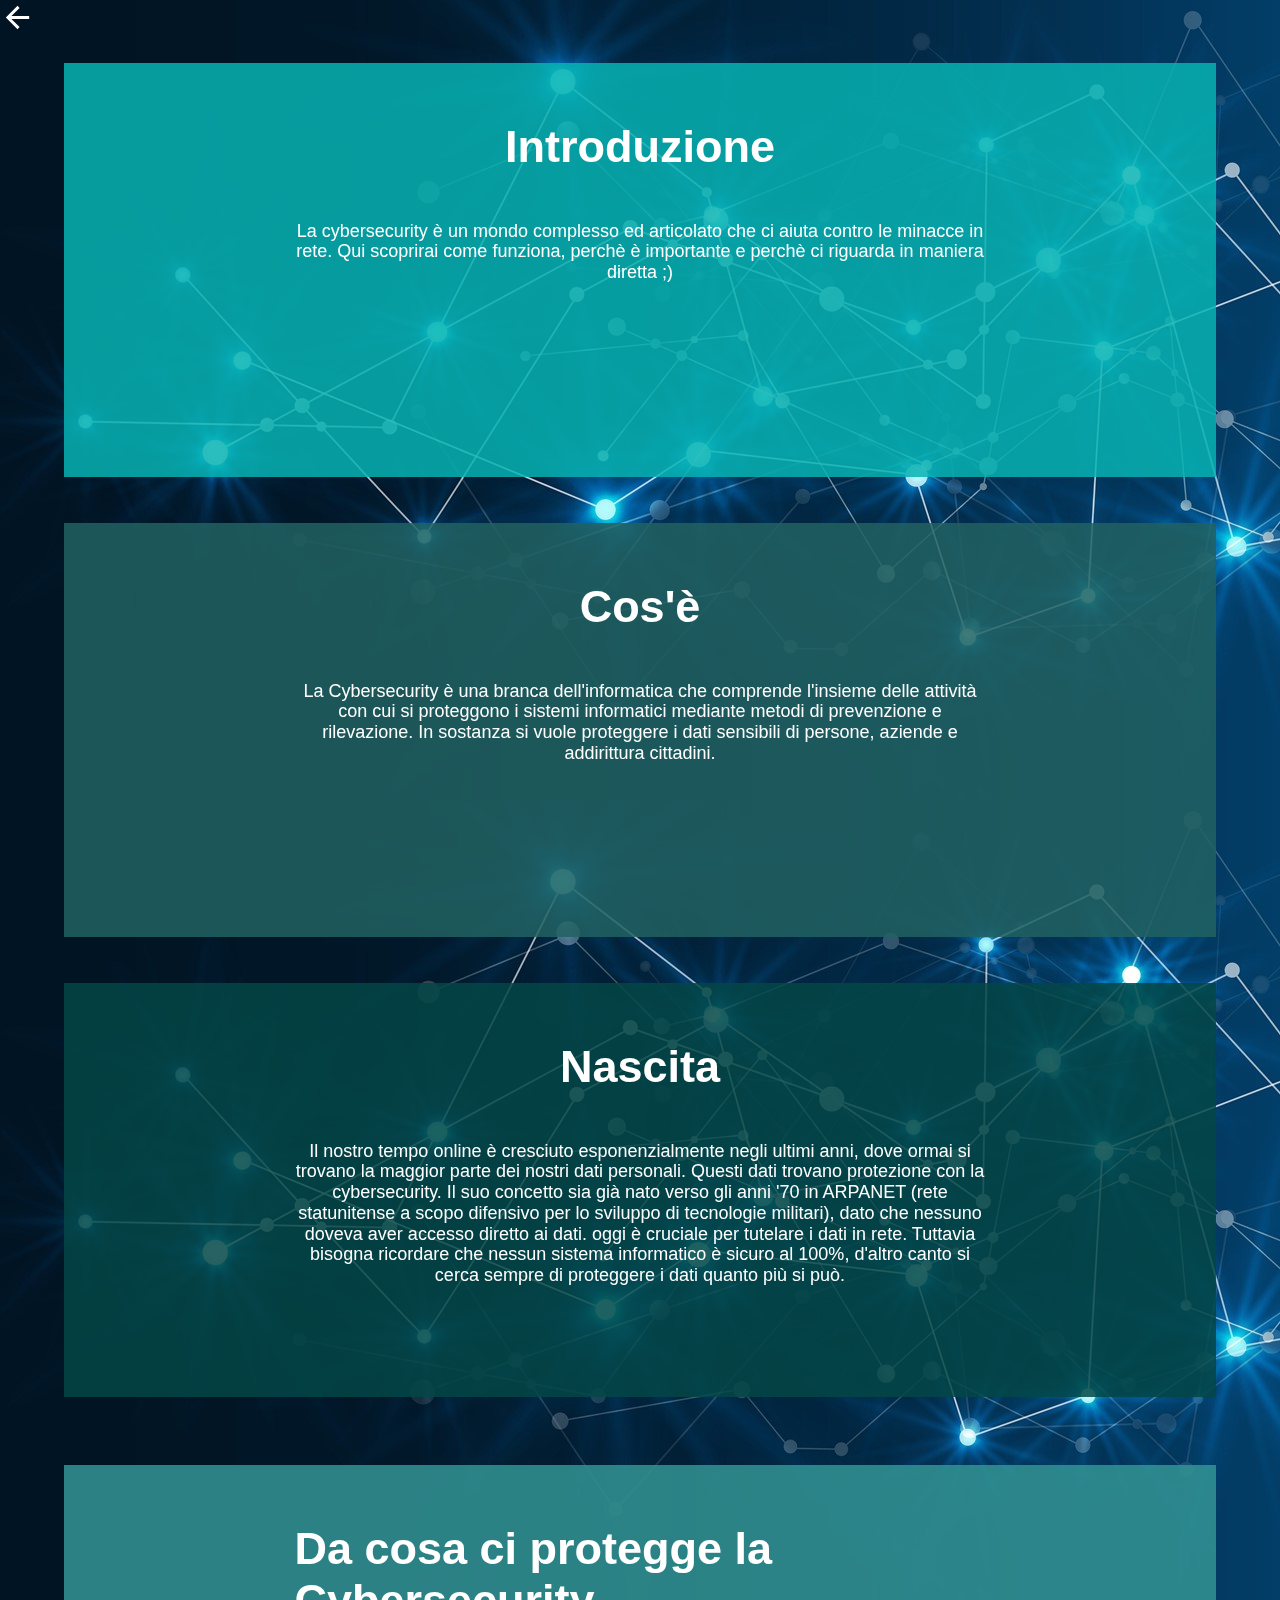
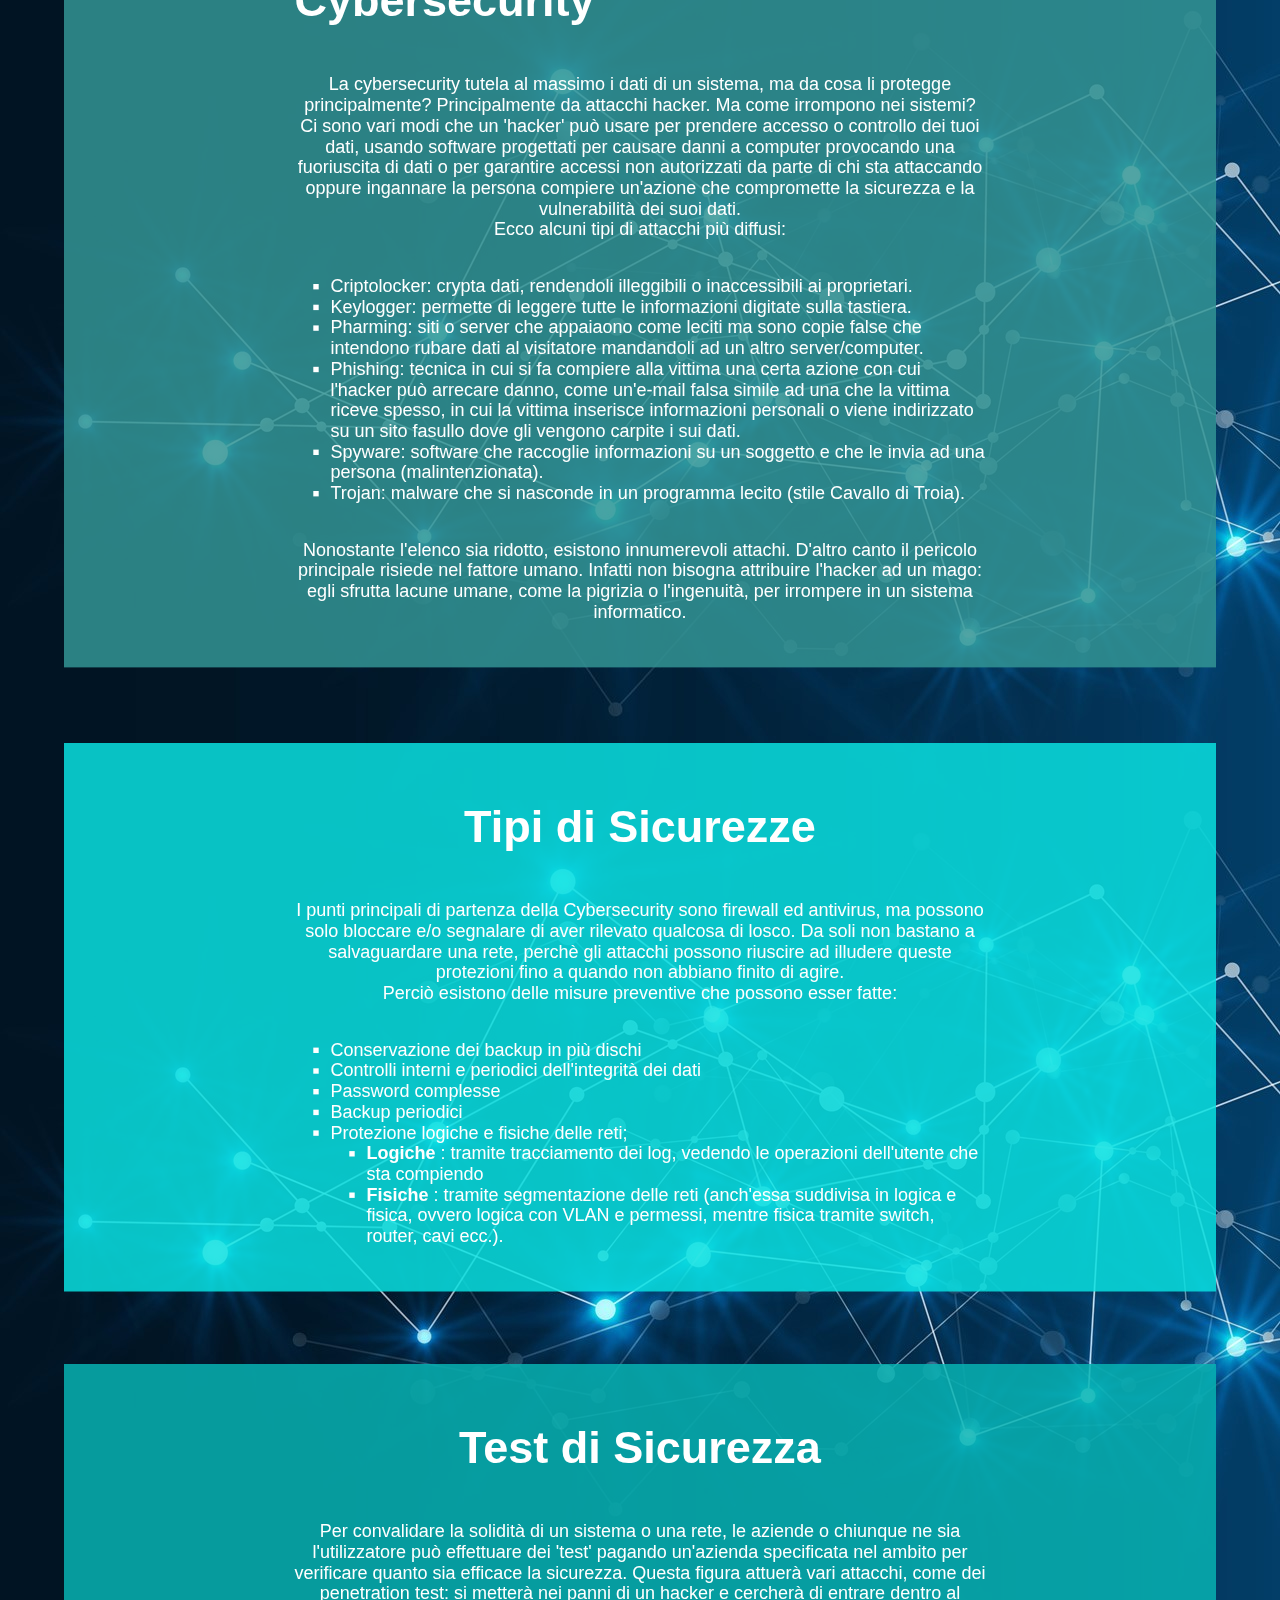
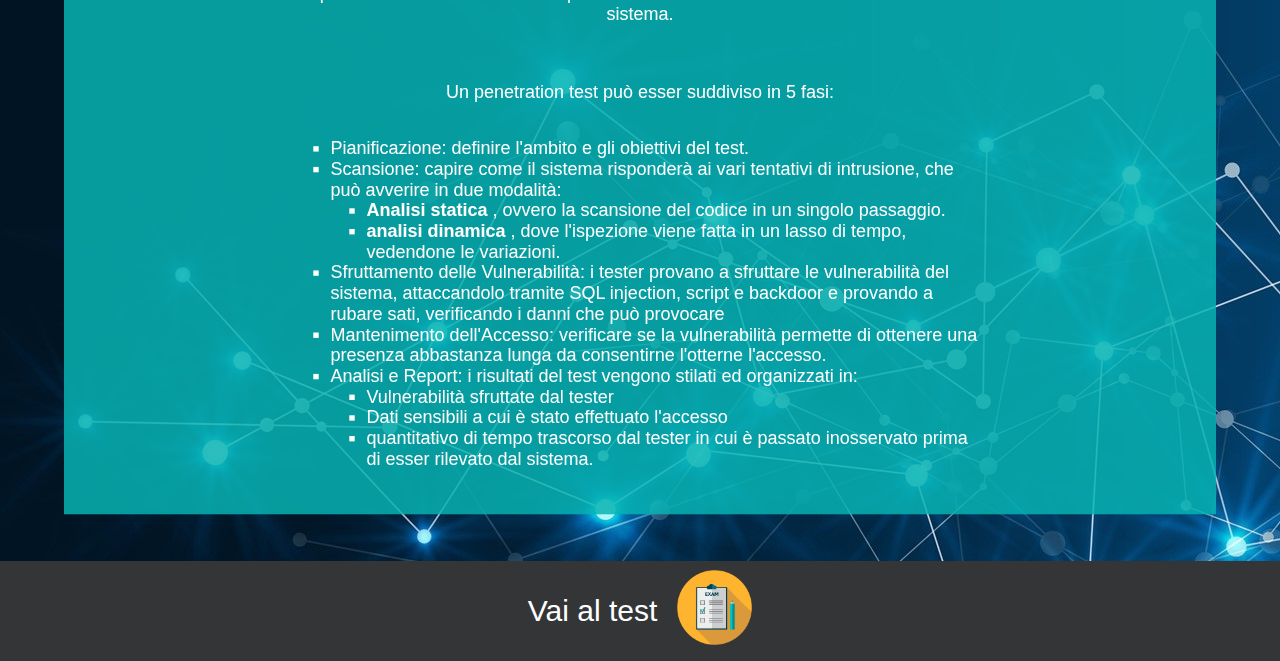
==== commit e1baf548: "Secondo commit dove ho aggiustato 2 cose dimenticO" ====
--- a/cybersec.html
+++ b/cybersec.html
@@ -17,7 +17,7 @@
         </div>
         <section class="color-1" id="ciao">
             <h1> Introduzione </h1>
-            <p> La cybersecurity è molto complessa ed articolata, ma sinteticamente </p>
+            <p> La cybersecurity è un mondo complesso ed articolato che ci aiuta contro le minacce in rete. Qui scoprirai come funziona, perchè è importante e perchè ci riguarda in maniera diretta ;) </p>
         </section>
 
         <section class="color-2">
--- a/css/cybersec.css
+++ b/css/cybersec.css
@@ -14,23 +14,23 @@
 /* === SECTIONS === */
 
 .color-1 {
-    background-color: rgba(7, 179, 179, 0.8);
+    background-color: rgba(7, 179, 179, 0.85);
 }
 
 .color-2 {
-    background-color: rgba(33, 97, 97, 0.8);
+    background-color: rgba(33, 97, 97, 0.85);
 }
 
 .color-3 {
-    background-color: rgba(3, 71, 71, 0.8);
+    background-color: rgba(3, 71, 71, 0.85);
 }
 
 .color-4 {
-    background-color: rgba(50, 148, 148, 0.8);
+    background-color: rgba(50, 148, 148, 0.85);
 }
 
 .color-5 {
-    background-color: rgba(9, 224, 224, 0.8);
+    background-color: rgba(9, 224, 224, 0.85);
 }
 
 /* ==================== */
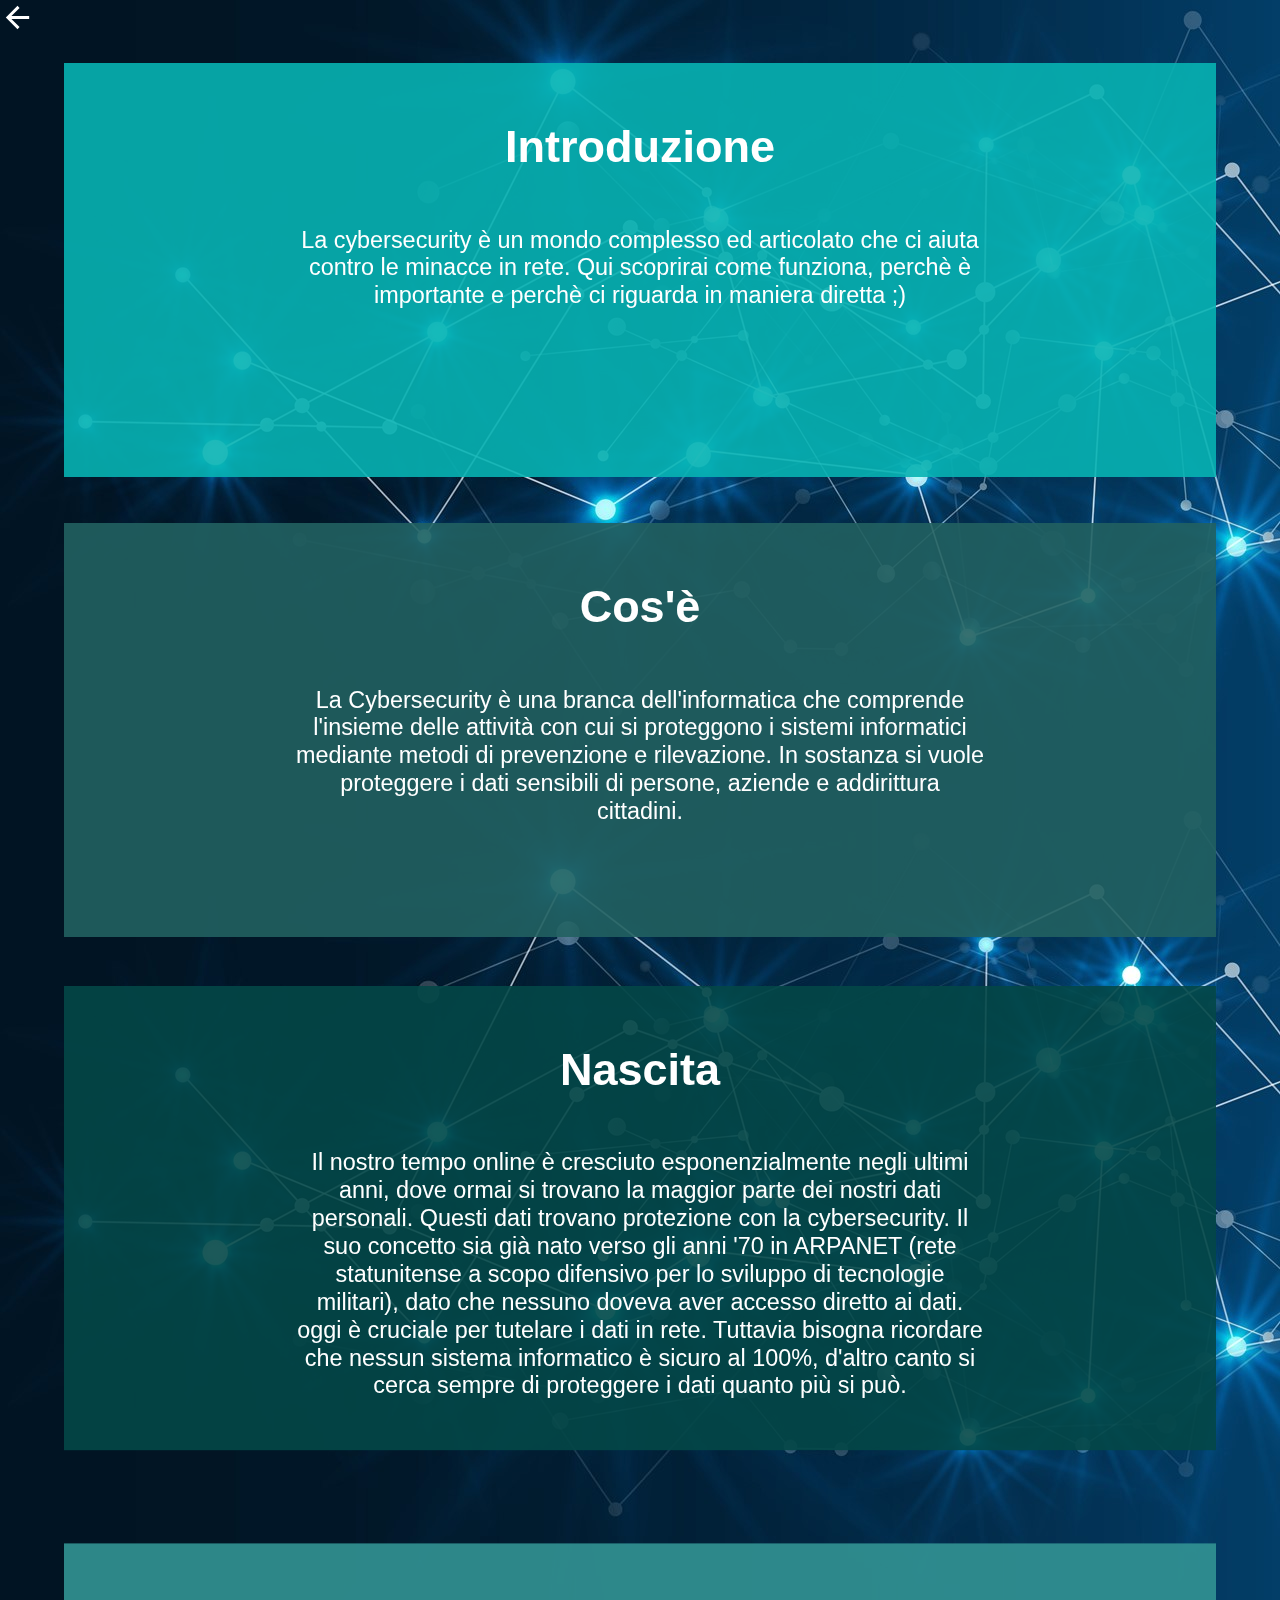
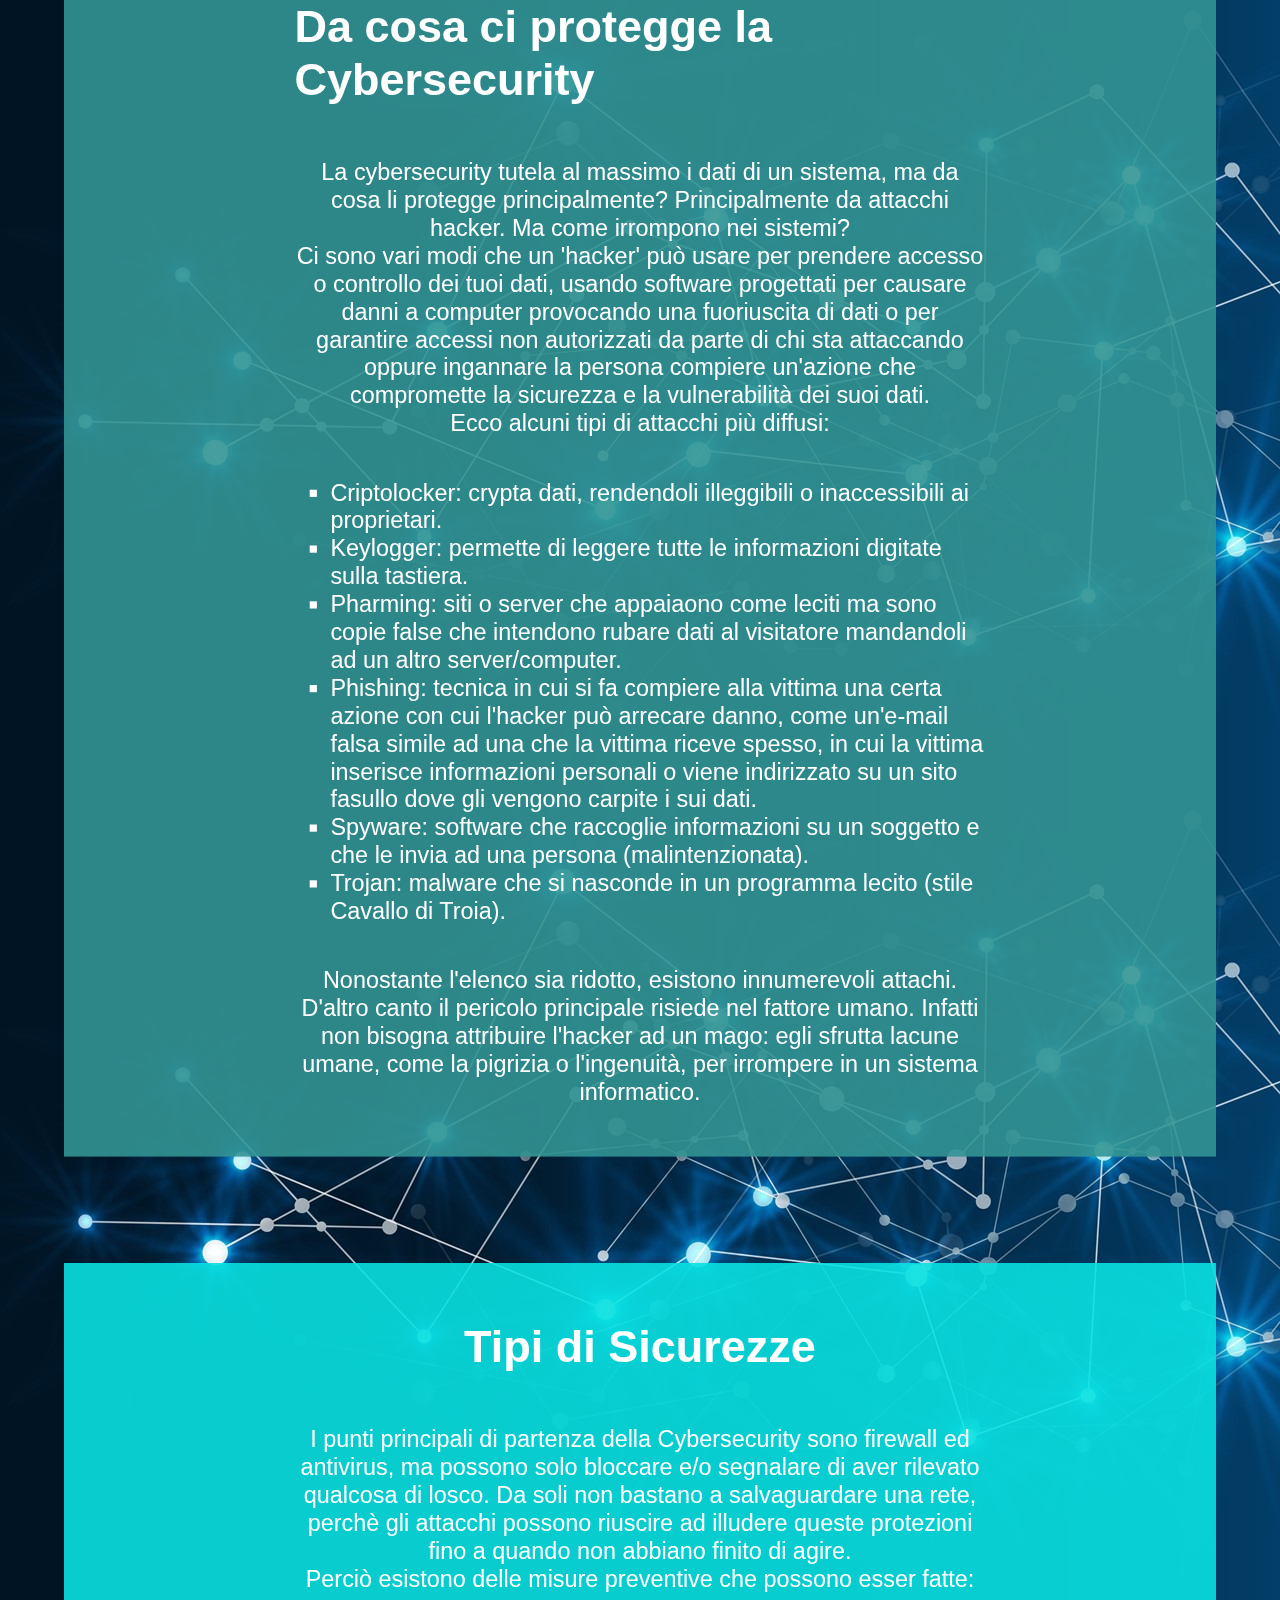
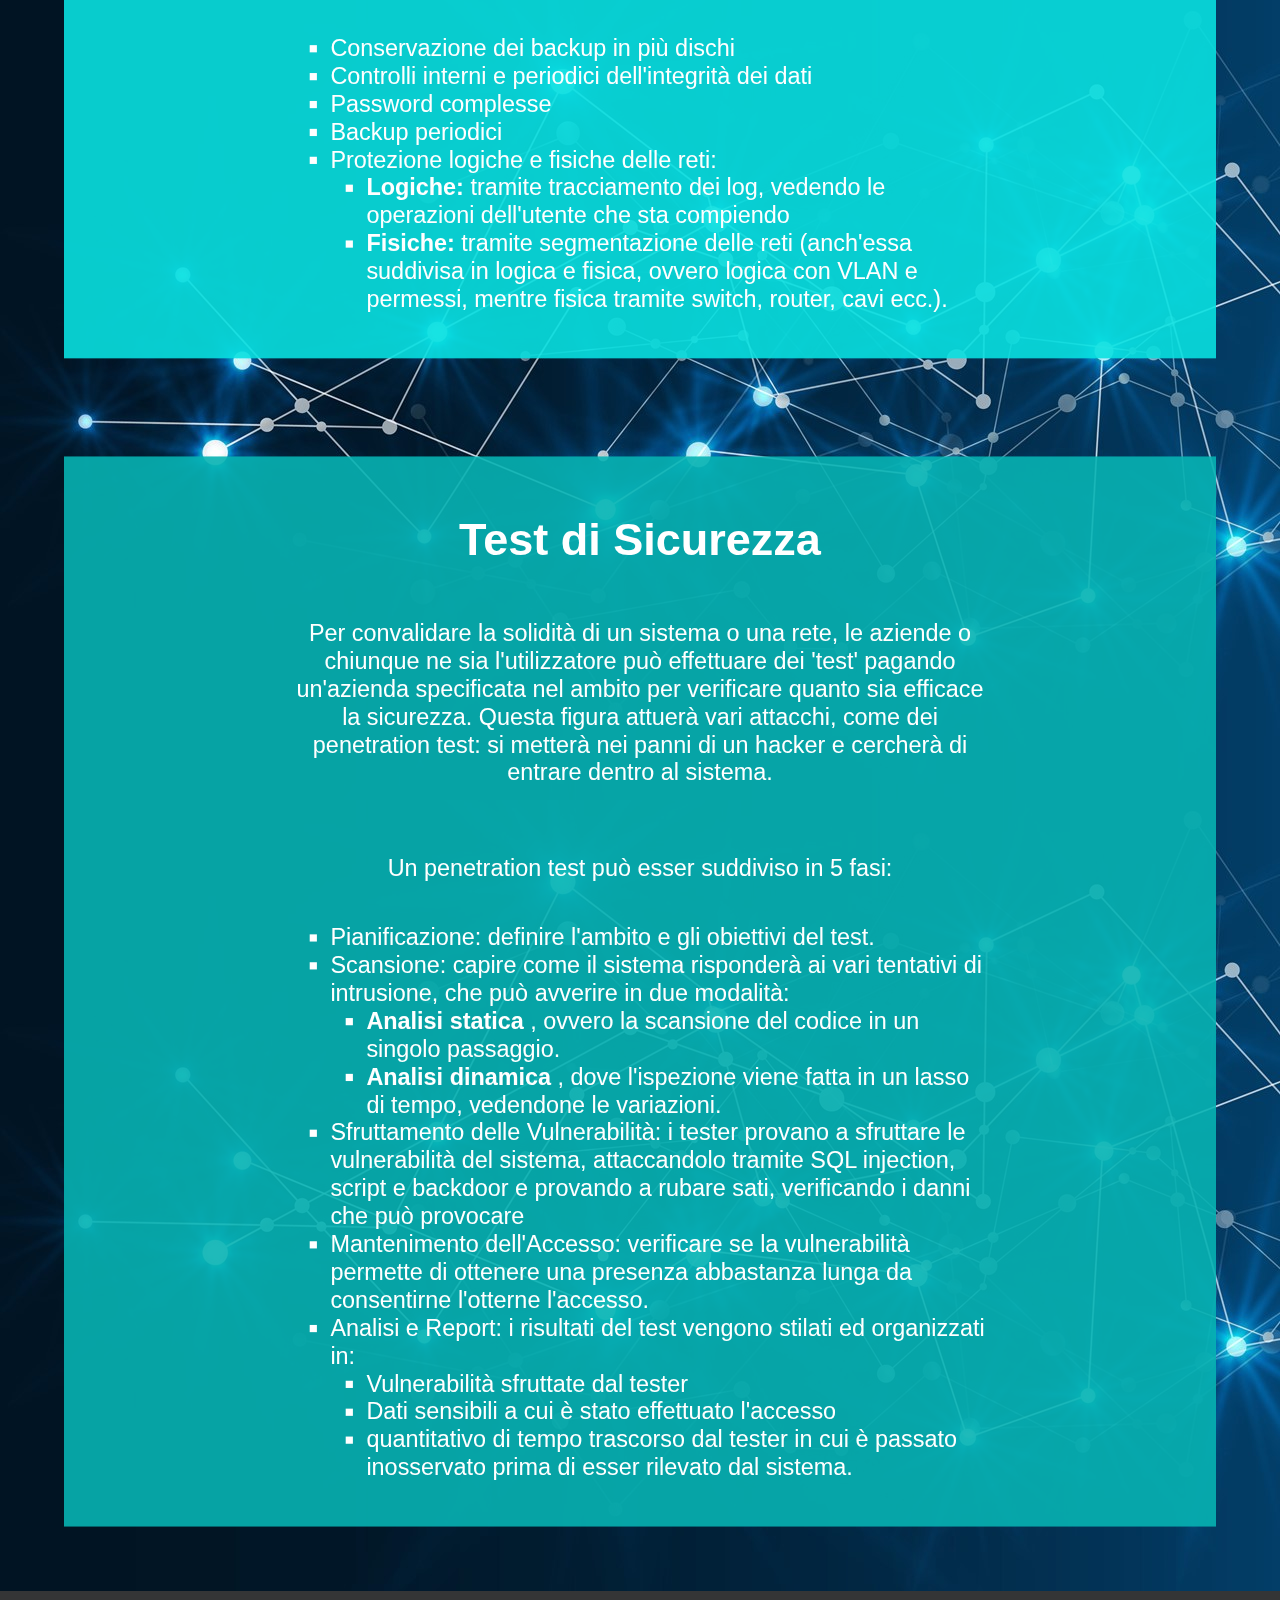
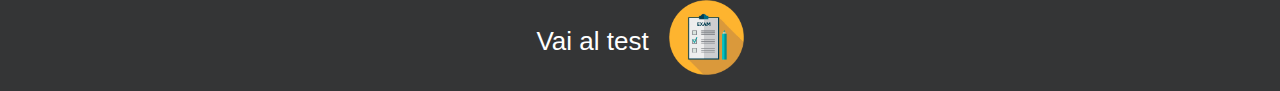
==== commit 0018a098: "Commit" ====
--- a/cybersec.html
+++ b/cybersec.html
@@ -68,12 +68,12 @@
                 <li> Controlli interni e periodici dell'integrità dei dati </li>
                 <li> Password complesse </li>
                 <li> Backup periodici </li>
-                <li> Protezione logiche e fisiche delle reti; </li>
+                <li> Protezione logiche e fisiche delle reti: </li>
                 <ul>
-                    <li> <b> Logiche </b> : tramite tracciamento dei log, vedendo le operazioni dell'utente che sta
+                    <li> <b> Logiche: </b> tramite tracciamento dei log, vedendo le operazioni dell'utente che sta
                         compiendo </li>
 
-                    <li> <b> Fisiche </b> : tramite segmentazione delle reti (anch'essa suddivisa in logica e fisica, ovvero
+                    <li> <b> Fisiche: </b> tramite segmentazione delle reti (anch'essa suddivisa in logica e fisica, ovvero
                         logica con VLAN e permessi, mentre fisica tramite switch, router, cavi ecc.). </li>
                 </ul>
             </ul>
@@ -93,7 +93,7 @@
                     modalità: </li>
                 <ul>
                     <li> <b> Analisi statica </b> , ovvero la scansione del codice in un singolo passaggio. </li>
-                    <li> <b> analisi dinamica </b> , dove l'ispezione viene fatta in un lasso di tempo, vedendone le
+                    <li> <b> Analisi dinamica </b> , dove l'ispezione viene fatta in un lasso di tempo, vedendone le
                         variazioni. </li>
                 </ul>
 
--- a/css/cybersec.css
+++ b/css/cybersec.css
@@ -14,23 +14,23 @@
 /* === SECTIONS === */
 
 .color-1 {
-    background-color: rgba(7, 179, 179, 0.85);
+    background-color: rgba(7, 179, 179, 0.9);
 }
 
 .color-2 {
-    background-color: rgba(33, 97, 97, 0.85);
+    background-color: rgba(33, 97, 97, 0.9);
 }
 
 .color-3 {
-    background-color: rgba(3, 71, 71, 0.85);
+    background-color: rgba(3, 71, 71, 0.9);
 }
 
 .color-4 {
-    background-color: rgba(50, 148, 148, 0.85);
+    background-color: rgba(50, 148, 148, 0.9);
 }
 
 .color-5 {
-    background-color: rgba(9, 224, 224, 0.85);
+    background-color: rgba(9, 224, 224, 0.9);
 }
 
 /* ==================== */
@@ -39,18 +39,6 @@
 
 a:visited {
     text-decoration: none;
-}
-
-/* ==================== */
-
-/* === LIST ELEMENT === */
-
-li {
-    list-style-type: square;
-}
-
-li li {
-    list-style-type: square;
 }
 
 /* ==================== */
--- a/css/shared.css
+++ b/css/shared.css
@@ -41,32 +41,36 @@
     align-items: center;
     min-height: 400px;
     padding: 30px 20vw;
+    font-weight: 400;
+
     transform: scale(90%);
     transition: 500ms;
-    animation: 1s ease 0s 1 to90perc;
-
     -webkit-transform: scale(90%);
     -webkit-transition: 500ms;
-    -webkit-animation: 1s ease 0s 1 to90perc;
 }
 
 section:hover {
+    transform: scale(95%);
+    text-shadow: 0 0 3px rgba(0, 0, 0, .5);
     transition: 500ms;
-    transform: scale(95%);
 }
 
-@keyframes to90perc {
-    0% {
-        transform: scale(100%);
-    }
+p {
+    font-size: 26px;
+}
 
-    30% {
-        transform: scale(100%);
-    }
+/* ==================== */
 
-    100% {
-        transform: scale(90%);
-    }
+/* === LIST ELEMENT === */
+
+li {
+    font-size: 26px;
+    list-style-type: square;
+}
+
+li li {
+    font-size: 26px;
+    list-style-type: square;
 }
 
 /* ==================== */